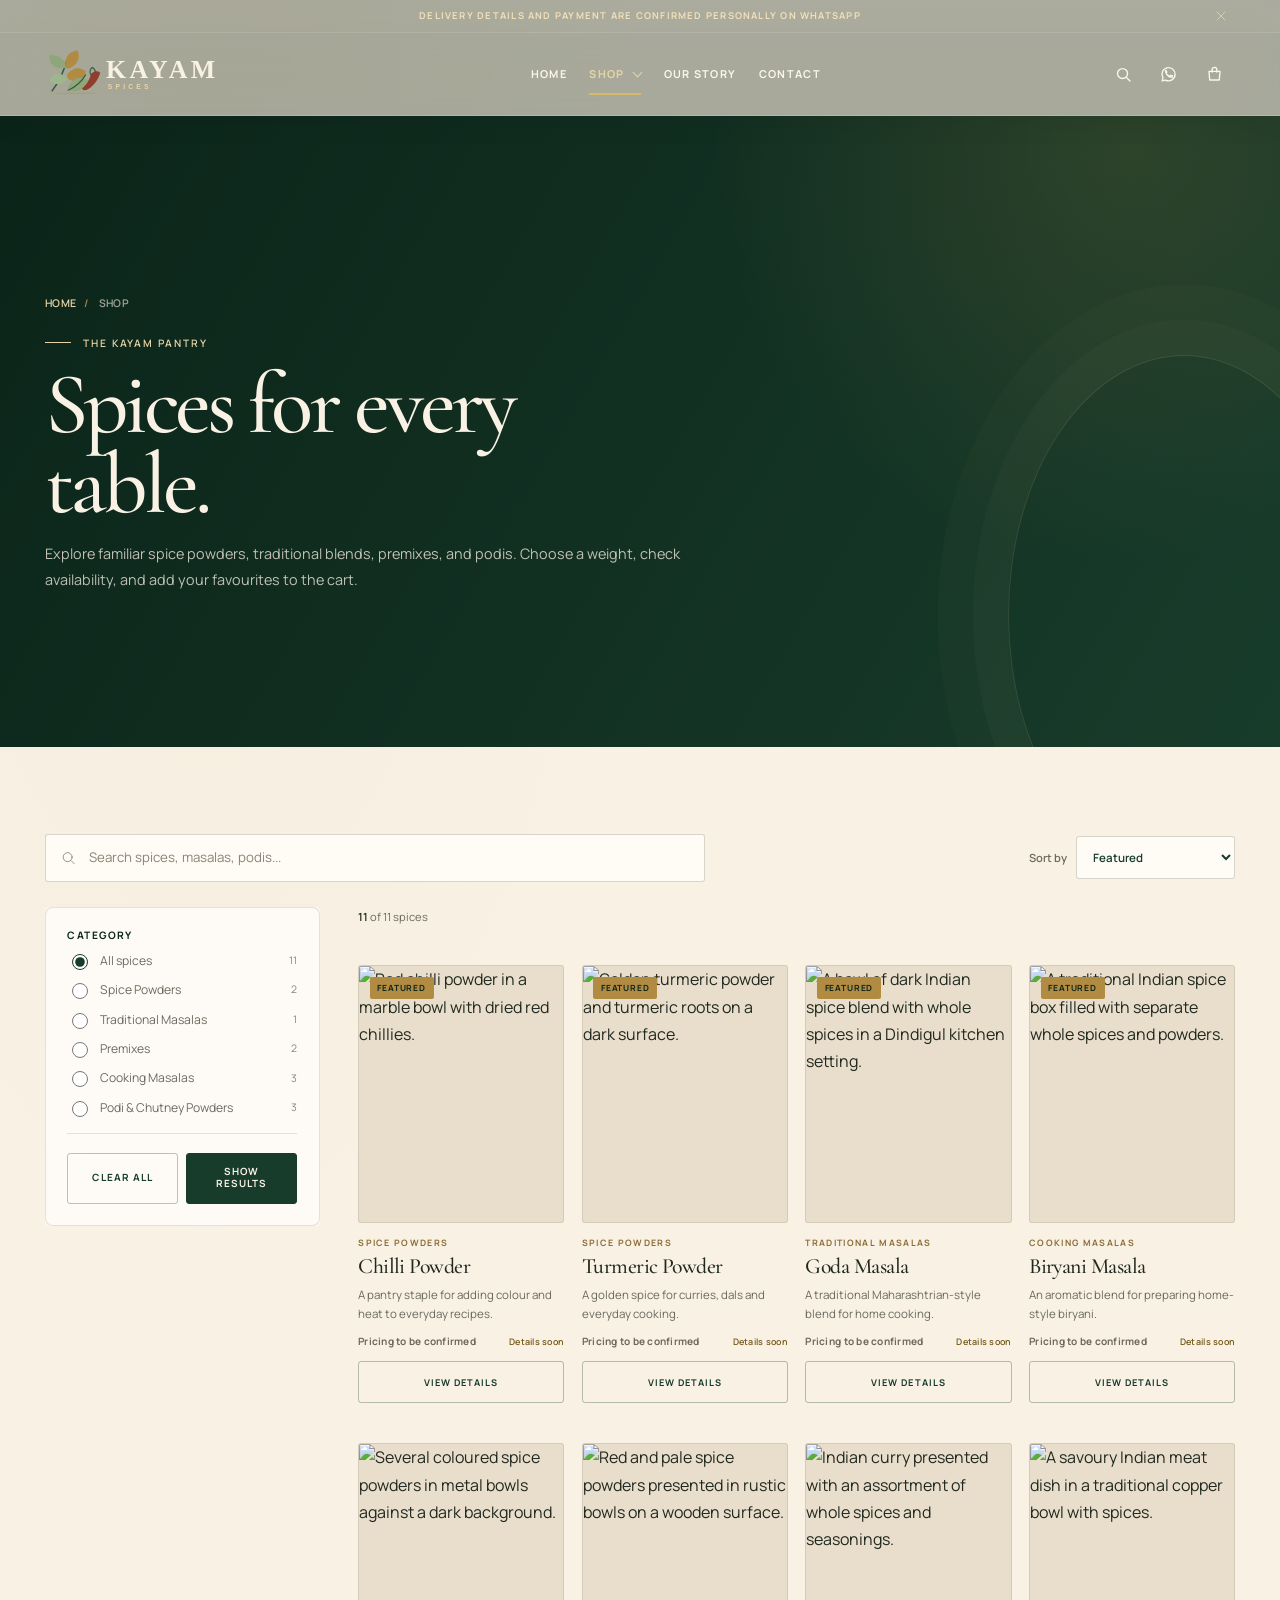
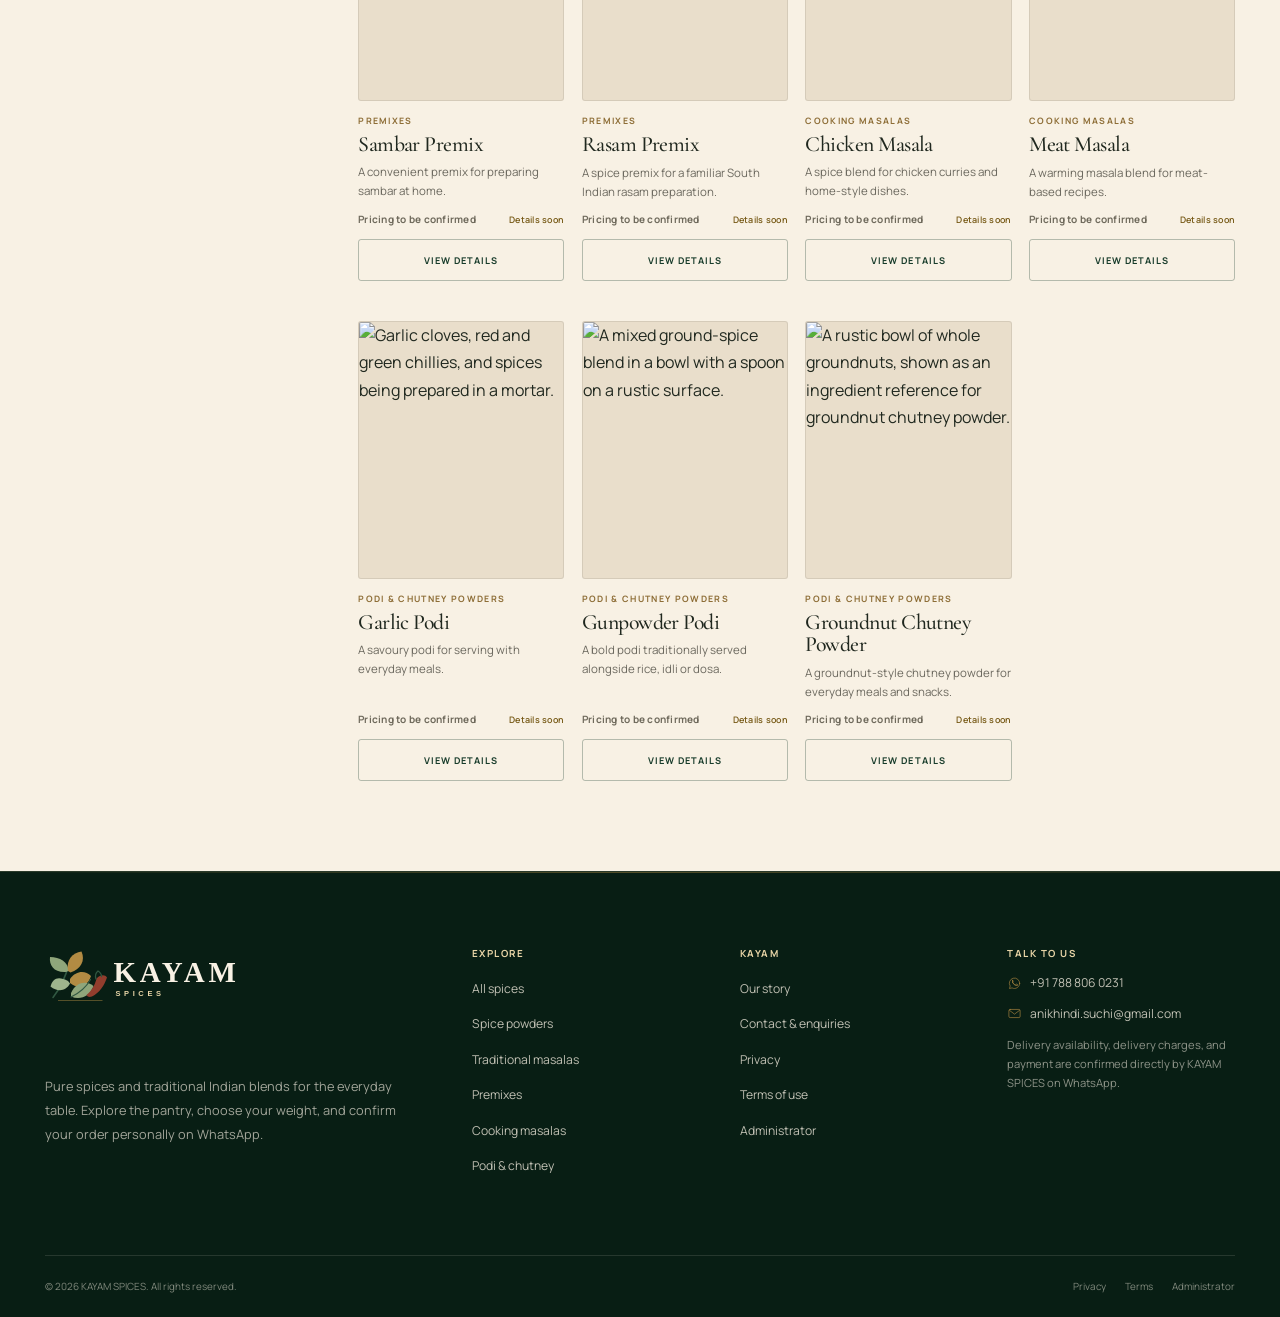
==== shop.html @ 0d570f1d "Add files via upload" ====
<!DOCTYPE html>
<html lang="en">
<head>
  <meta charset="utf-8">
  <meta name="viewport" content="width=device-width, initial-scale=1">
  <title>Shop Spices | KAYAM SPICES</title>
  <meta name="description" content="Browse the KAYAM SPICES pantry of spice powders, traditional masalas, premixes, cooking masalas, and podi chutney powders.">
  <meta name="theme-color" content="#173D2C">
  <meta property="og:type" content="website">
  <meta property="og:site_name" content="KAYAM SPICES">
  <meta property="og:title" content="Shop Spices | KAYAM SPICES">
  <meta property="og:description" content="Explore spice powders, traditional masalas, premixes, cooking masalas, and podi chutney powders.">
  <meta property="og:image" content="assets/images/hero-poster.jpg">
  <meta name="twitter:card" content="summary_large_image">
  <link rel="icon" type="image/png" href="assets/images/favicon.png">
  <link rel="apple-touch-icon" href="assets/images/apple-touch-icon.png">
  <link rel="stylesheet" href="assets/css/tokens.css">
  <link rel="stylesheet" href="assets/css/base.css">
  <link rel="stylesheet" href="assets/css/components.css">
  <link rel="stylesheet" href="assets/css/desktop.css">
  <link rel="stylesheet" href="assets/css/mobile.css">
  <script>document.documentElement.classList.add("js");</script>
</head>
<body data-page="shop">
  <a class="skip-link" href="#main-content">Skip to content</a>
  <div id="site-header"></div>
  <main id="main-content">
    <section class="page-hero" aria-labelledby="shop-title">
      <div class="container page-hero__inner">
        <ol class="breadcrumbs breadcrumbs--light" aria-label="Breadcrumb">
          <li><a href="index.html">Home</a></li>
          <li aria-current="page">Shop</li>
        </ol>
        <div class="page-hero__copy">
          <p class="eyebrow">The KAYAM pantry</p>
          <h1 id="shop-title">Spices for every table.</h1>
          <p>Explore familiar spice powders, traditional blends, premixes, and podis. Choose a weight, check availability, and add your favourites to the cart.</p>
        </div>
      </div>
    </section>

    <section class="section" aria-labelledby="products-heading">
      <div class="container">
        <h2 class="sr-only" id="products-heading">Shop products</h2>
        <div class="filter-bar">
          <div class="search-field">
            <span class="search-field__icon" aria-hidden="true"><svg viewBox="0 0 24 24" fill="none" stroke="currentColor" stroke-linecap="round"><circle cx="10.8" cy="10.8" r="6.3"/><path d="m16 16 4.2 4.2"/></svg></span>
            <label class="sr-only" for="shop-search">Search spices</label>
            <input id="shop-search" type="search" placeholder="Search spices, masalas, podis..." autocomplete="off">
            <button class="search-field__clear" type="button" data-clear-search aria-label="Clear search" hidden><svg viewBox="0 0 24 24" width="14" height="14" fill="none" stroke="currentColor" stroke-linecap="round"><path d="m6 6 12 12M18 6 6 18"/></svg></button>
          </div>
          <button class="filter-trigger" type="button" data-open-filters aria-controls="shop-sidebar" aria-expanded="false">
            <svg viewBox="0 0 24 24" fill="none" stroke="currentColor" stroke-linecap="round" stroke-linejoin="round" aria-hidden="true"><path d="M3.5 6h17M6.5 12h11M10 18h4"/></svg>
            Filters
            <span class="filter-trigger__count" data-filter-count hidden>0</span>
          </button>
          <div class="sort-control">
            <label for="shop-sort">Sort by</label>
            <select id="shop-sort">
              <option value="featured">Featured</option>
              <option value="name-asc">Name A–Z</option>
              <option value="name-desc">Name Z–A</option>
              <option value="price-asc">Price: low to high</option>
              <option value="price-desc">Price: high to low</option>
              <option value="newest">Newest</option>
            </select>
          </div>
        </div>

        <div class="shop-layout">
          <aside class="shop-sidebar" id="shop-sidebar" aria-label="Product filters">
            <div class="shop-sidebar__mobile-head">
              <h2>Filters</h2>
              <button class="drawer__close" type="button" data-close-filters aria-label="Close filters"><svg viewBox="0 0 24 24" width="18" height="18" fill="none" stroke="currentColor" stroke-linecap="round"><path d="m6 6 12 12M18 6 6 18"/></svg></button>
            </div>
            <div id="shop-filters">
              <div class="loading-block"><span class="spinner" aria-hidden="true"></span><span class="sr-only">Loading filters</span></div>
            </div>
          </aside>
          <div class="shop-results">
            <div class="results-meta">
              <span id="shop-results-count" aria-live="polite">Loading spices…</span>
              <span id="shop-results-note"></span>
            </div>
            <div id="active-filters" class="active-filters" aria-label="Active filters"></div>
            <div id="shop-products" aria-live="polite">
              <div class="skeleton-grid" aria-hidden="true">
                <div class="skeleton-card"><div class="skeleton skeleton--image"></div><div class="skeleton skeleton--line"></div><div class="skeleton skeleton--line skeleton--line-short"></div></div>
                <div class="skeleton-card"><div class="skeleton skeleton--image"></div><div class="skeleton skeleton--line"></div><div class="skeleton skeleton--line skeleton--line-short"></div></div>
                <div class="skeleton-card"><div class="skeleton skeleton--image"></div><div class="skeleton skeleton--line"></div><div class="skeleton skeleton--line skeleton--line-short"></div></div>
                <div class="skeleton-card"><div class="skeleton skeleton--image"></div><div class="skeleton skeleton--line"></div><div class="skeleton skeleton--line skeleton--line-short"></div></div>
              </div>
            </div>
          </div>
        </div>
      </div>
    </section>
    <div class="filter-scrim" data-filter-scrim hidden></div>
  </main>
  <div id="site-footer"></div>
  <script defer src="assets/js/config.js"></script>
  <script defer src="assets/vendor/supabase.js"></script>
  <script defer src="assets/js/supabase-client.js"></script>
  <script defer src="assets/js/common.js"></script>
  <script defer src="assets/js/whatsapp.js"></script>
  <script defer src="assets/js/catalogue.js"></script>
  <script defer src="assets/js/cart.js"></script>
  <script defer src="assets/js/shop.js"></script>
</body>
</html>
---- assets/css/tokens.css ----
@font-face {
  font-family: "Cormorant Garamond";
  src: url("../fonts/cormorant-garamond-latin-400-normal.woff2") format("woff2");
  font-weight: 400;
  font-style: normal;
  font-display: swap;
}

@font-face {
  font-family: "Cormorant Garamond";
  src: url("../fonts/cormorant-garamond-latin-500-normal.woff2") format("woff2");
  font-weight: 500;
  font-style: normal;
  font-display: swap;
}

@font-face {
  font-family: "Cormorant Garamond";
  src: url("../fonts/cormorant-garamond-latin-600-normal.woff2") format("woff2");
  font-weight: 600;
  font-style: normal;
  font-display: swap;
}

@font-face {
  font-family: "Cormorant Garamond";
  src: url("../fonts/cormorant-garamond-latin-400-italic.woff2") format("woff2");
  font-weight: 400;
  font-style: italic;
  font-display: swap;
}

@font-face {
  font-family: "Manrope";
  src: url("../fonts/manrope-latin-400-normal.woff2") format("woff2");
  font-weight: 400;
  font-style: normal;
  font-display: swap;
}

@font-face {
  font-family: "Manrope";
  src: url("../fonts/manrope-latin-500-normal.woff2") format("woff2");
  font-weight: 500;
  font-style: normal;
  font-display: swap;
}

@font-face {
  font-family: "Manrope";
  src: url("../fonts/manrope-latin-600-normal.woff2") format("woff2");
  font-weight: 600;
  font-style: normal;
  font-display: swap;
}

@font-face {
  font-family: "Manrope";
  src: url("../fonts/manrope-latin-700-normal.woff2") format("woff2");
  font-weight: 700;
  font-style: normal;
  font-display: swap;
}

:root {
  --forest: #183c2b;
  --forest-deep: #0b2419;
  --forest-soft: #315842;
  --charcoal: #29231d;
  --gold: #b28b43;
  --gold-bright: #d8b767;
  --gold-soft: #e8d5a7;
  --ivory: #f8f1e4;
  --ivory-deep: #e9decb;
  --ivory-warm: #f1e8d9;
  --spice-red: #913d2d;
  --spice-red-dark: #702b20;
  --muted: #6c695f;
  --muted-light: #8a8375;
  --white: #fffdf8;
  --ink: #20281f;
  --line: rgba(42, 39, 31, 0.13);
  --line-strong: rgba(42, 39, 31, 0.23);
  --line-light: rgba(248, 241, 228, 0.2);
  --gold-line: rgba(178, 139, 67, 0.45);
  --danger-bg: #f7e7e1;
  --success-bg: #e7f0e8;
  --success: #2d6245;
  --warning-bg: #f7efd9;
  --warning: #765916;
  --font-display: "Cormorant Garamond", "Palatino Linotype", Palatino, Georgia, serif;
  --font-sans: "Manrope", "Segoe UI", Tahoma, sans-serif;
  --container: 1420px;
  --container-wide: 1740px;
  --gutter: clamp(1rem, 3.5vw, 4rem);
  --section-space: clamp(4rem, 7.5vw, 7.75rem);
  --header-height: 78px;
  --radius-xs: 2px;
  --radius-sm: 4px;
  --radius-md: 8px;
  --radius-lg: 14px;
  --radius-pill: 999px;
  --shadow-sm: 0 6px 22px rgba(19, 39, 27, 0.06);
  --shadow-md: 0 16px 45px rgba(19, 39, 27, 0.1);
  --shadow-lg: 0 28px 78px rgba(11, 36, 25, 0.2);
  --ease: cubic-bezier(0.22, 1, 0.36, 1);
  --ease-soft: cubic-bezier(0.4, 0, 0.2, 1);
  --duration: 240ms;
  --duration-slow: 650ms;
  --z-header: 60;
  --z-drawer: 100;
  --z-modal: 120;
  --z-toast: 160;
  --z-skip: 200;
}
---- assets/css/base.css ----
*,
*::before,
*::after {
  box-sizing: border-box;
}

html {
  -webkit-text-size-adjust: 100%;
  scroll-behavior: smooth;
  scroll-padding-top: calc(var(--header-height) + 24px);
}

body {
  margin: 0;
  min-width: 280px;
  overflow-x: hidden;
  background: var(--ivory);
  color: var(--ink);
  font-family: var(--font-sans);
  font-size: 1rem;
  font-weight: 400;
  line-height: 1.7;
  text-rendering: optimizeLegibility;
  -webkit-font-smoothing: antialiased;
}

body.is-locked {
  overflow: hidden;
}

::selection {
  background: var(--gold);
  color: var(--forest-deep);
}

img,
picture,
svg,
video {
  display: block;
  max-width: 100%;
}

img {
  height: auto;
}

h1,
h2,
h3,
h4,
h5,
h6 {
  margin: 0;
  color: inherit;
  font-family: var(--font-display);
  font-weight: 500;
  line-height: 1.03;
  letter-spacing: -0.02em;
}

h1 {
  font-size: clamp(3rem, 7vw, 6.8rem);
}

h2 {
  font-size: clamp(2.25rem, 4vw, 4.2rem);
}

h3 {
  font-size: clamp(1.45rem, 2vw, 2rem);
}

p {
  margin: 0 0 1rem;
}

p:last-child {
  margin-bottom: 0;
}

a {
  color: inherit;
  text-decoration: none;
}

a,
button,
input,
select,
textarea {
  -webkit-tap-highlight-color: transparent;
}

button,
input,
select,
textarea {
  font: inherit;
}

button {
  border: 0;
  cursor: pointer;
}

button:disabled,
input:disabled,
select:disabled,
textarea:disabled {
  cursor: not-allowed;
  opacity: 0.6;
}

ul,
ol {
  margin: 0;
  padding: 0;
}

address {
  font-style: normal;
}

fieldset {
  min-width: 0;
  margin: 0;
  padding: 0;
  border: 0;
}

legend {
  padding: 0;
}

hr {
  border: 0;
  border-top: 1px solid var(--line);
}

strong {
  font-weight: 600;
}

:focus-visible {
  outline: 3px solid var(--gold);
  outline-offset: 3px;
}

:focus:not(:focus-visible) {
  outline: none;
}

[hidden] {
  display: none !important;
}

.container {
  width: min(100% - (var(--gutter) * 2), var(--container));
  margin-inline: auto;
}

.container--wide {
  width: min(100% - (var(--gutter) * 2), var(--container-wide));
  margin-inline: auto;
}

.section {
  padding-block: var(--section-space);
}

.section--tight {
  padding-block: clamp(3rem, 6vw, 5rem);
}

.section--flush-top {
  padding-top: 0;
}

.section--ivory {
  background: var(--ivory-warm);
}

.section--green {
  background: var(--forest);
  color: var(--ivory);
}

.section--charcoal {
  background: var(--charcoal);
  color: var(--ivory);
}

.display {
  font-family: var(--font-display);
  font-weight: 500;
  line-height: 0.98;
  letter-spacing: -0.03em;
}

.display em {
  color: var(--gold);
  font-weight: 400;
}

.eyebrow {
  display: flex;
  align-items: center;
  gap: 0.7rem;
  margin: 0 0 1rem;
  color: var(--gold);
  font-family: var(--font-sans);
  font-size: 0.72rem;
  font-weight: 600;
  letter-spacing: 0.2em;
  line-height: 1.4;
  text-transform: uppercase;
}

.eyebrow::before {
  width: 32px;
  height: 1px;
  background: currentColor;
  content: "";
}

.eyebrow--plain::before {
  display: none;
}

.eyebrow--dark {
  color: var(--forest-soft);
}

.section-head {
  display: grid;
  gap: 1.25rem;
  margin-bottom: clamp(2rem, 4vw, 3.5rem);
}

.section-head__copy {
  max-width: 640px;
  color: var(--muted);
}

.section-head--center {
  justify-items: center;
  text-align: center;
}

.section-head--center .eyebrow {
  justify-content: center;
}

.section-head--split {
  align-items: end;
}

.section-head--dark .section-head__copy {
  color: rgba(250, 246, 238, 0.72);
}

.lede {
  font-size: clamp(1.05rem, 1.4vw, 1.25rem);
  line-height: 1.7;
}

.muted {
  color: var(--muted);
}

.gold {
  color: var(--gold);
}

.text-serif {
  font-family: var(--font-display);
}

.text-center {
  text-align: center;
}

.flow > * + * {
  margin-top: var(--flow-space, 1rem);
}

.stack {
  display: grid;
  gap: var(--stack-space, 1rem);
}

.cluster {
  display: flex;
  flex-wrap: wrap;
  align-items: center;
  gap: var(--cluster-space, 1rem);
}

.sr-only {
  position: absolute;
  width: 1px;
  height: 1px;
  padding: 0;
  margin: -1px;
  overflow: hidden;
  clip: rect(0, 0, 0, 0);
  white-space: nowrap;
  border: 0;
}

.skip-link {
  position: fixed;
  z-index: var(--z-skip);
  top: 12px;
  left: 12px;
  padding: 0.75rem 1.1rem;
  transform: translateY(-180%);
  border-radius: var(--radius-sm);
  background: var(--ivory);
  color: var(--forest);
  font-weight: 700;
  transition: transform var(--duration) var(--ease);
}

.skip-link:focus {
  transform: translateY(0);
}

[data-reveal] {
  opacity: 1;
}

.js [data-reveal] {
  opacity: 0;
  transform: translateY(28px);
  transition:
    opacity 800ms var(--ease),
    transform 800ms var(--ease);
}

.js [data-reveal].is-visible {
  opacity: 1;
  transform: translateY(0);
}

@media (prefers-reduced-motion: reduce) {
  html {
    scroll-behavior: auto;
  }

  *,
  *::before,
  *::after {
    scroll-behavior: auto !important;
    animation-delay: 0ms !important;
    animation-duration: 0.01ms !important;
    animation-iteration-count: 1 !important;
    transition-delay: 0ms !important;
    transition-duration: 0.01ms !important;
  }

  .js [data-reveal] {
    opacity: 1;
    transform: none;
  }
}
---- assets/css/components.css ----
.announcement-bar {
  position: relative;
  z-index: calc(var(--z-header) + 1);
  background: var(--forest-deep);
  color: var(--gold-soft);
  font-size: 0.71rem;
  font-weight: 600;
  letter-spacing: 0.13em;
  line-height: 1.5;
  text-transform: uppercase;
}

.announcement-bar__inner {
  display: flex;
  align-items: center;
  justify-content: center;
  min-height: 34px;
  padding-block: 0.35rem;
  padding-inline: 2.5rem;
  text-align: center;
}

.announcement-bar__close {
  position: absolute;
  top: 50%;
  right: var(--gutter);
  display: grid;
  width: 28px;
  height: 28px;
  transform: translateY(-50%);
  place-items: center;
  border-radius: 50%;
  background: transparent;
  color: inherit;
}

.announcement-bar__close:hover {
  background: rgba(255, 255, 255, 0.08);
}

.site-header {
  position: sticky;
  z-index: var(--z-header);
  top: 0;
  border-bottom: 1px solid var(--line-light);
  background: rgba(19, 50, 36, 0.97);
  color: var(--ivory);
  backdrop-filter: blur(14px);
}

@supports not (backdrop-filter: blur(10px)) {
  .site-header {
    background: var(--forest);
  }
}

.header-inner {
  display: flex;
  align-items: center;
  justify-content: space-between;
  min-height: var(--header-height);
  gap: 1rem;
}

.brand {
  display: inline-flex;
  flex: 0 0 auto;
  align-items: center;
  gap: 0.75rem;
}

.brand__logo {
  width: 42px;
  height: 47px;
  object-fit: cover;
  border: 1px solid rgba(201, 163, 74, 0.38);
  border-radius: 10px;
  box-shadow: 0 4px 12px rgba(0, 0, 0, 0.16);
}

.brand__wordmark {
  display: grid;
  gap: 0.05rem;
  line-height: 1;
}

.brand__name {
  font-family: var(--font-display);
  font-size: 1.55rem;
  font-weight: 600;
  letter-spacing: 0.05em;
}

.brand__tag {
  color: var(--gold-soft);
  font-size: 0.52rem;
  font-weight: 600;
  letter-spacing: 0.31em;
  text-transform: uppercase;
}

.primary-nav {
  display: none;
}

.primary-nav__list {
  display: flex;
  align-items: center;
  gap: clamp(1rem, 2.3vw, 2rem);
  list-style: none;
}

.primary-nav__link {
  position: relative;
  display: inline-flex;
  align-items: center;
  min-height: 44px;
  color: rgba(250, 246, 238, 0.78);
  font-size: 0.72rem;
  font-weight: 600;
  letter-spacing: 0.11em;
  text-transform: uppercase;
  transition: color var(--duration) var(--ease);
}

.primary-nav__link::after {
  position: absolute;
  right: 0;
  bottom: 4px;
  left: 0;
  height: 1px;
  transform: scaleX(0);
  transform-origin: right;
  background: var(--gold);
  content: "";
  transition: transform var(--duration) var(--ease);
}

.primary-nav__link:hover,
.primary-nav__link[aria-current="page"] {
  color: var(--white);
}

.primary-nav__link:hover::after,
.primary-nav__link[aria-current="page"]::after {
  transform: scaleX(1);
  transform-origin: left;
}

.header-actions {
  display: flex;
  align-items: center;
  gap: 0.2rem;
}

.header-action {
  position: relative;
  display: inline-grid;
  width: 42px;
  height: 42px;
  place-items: center;
  border-radius: 50%;
  background: transparent;
  color: var(--ivory);
  transition:
    background var(--duration) var(--ease),
    color var(--duration) var(--ease);
}

.header-action:hover {
  background: rgba(255, 255, 255, 0.09);
  color: var(--gold-soft);
}

.header-action svg {
  width: 20px;
  height: 20px;
  stroke-width: 1.6;
}

.cart-count {
  position: absolute;
  top: 2px;
  right: 0;
  display: grid;
  min-width: 18px;
  height: 18px;
  padding-inline: 4px;
  place-items: center;
  border: 2px solid var(--forest);
  border-radius: 999px;
  background: var(--gold);
  color: var(--forest-deep);
  font-size: 0.61rem;
  font-weight: 800;
  line-height: 1;
}

.menu-toggle {
  display: inline-grid;
}

.nav-drawer {
  position: fixed;
  z-index: var(--z-drawer);
  inset: 0;
  display: none;
}

.nav-drawer.is-open {
  display: block;
}

.nav-drawer__scrim,
.drawer__scrim {
  position: absolute;
  inset: 0;
  width: 100%;
  height: 100%;
  background: rgba(10, 24, 16, 0.68);
  backdrop-filter: blur(3px);
  animation: fade-in 220ms var(--ease-soft) both;
}

.nav-drawer__panel {
  position: absolute;
  top: 0;
  right: 0;
  display: flex;
  width: min(88vw, 390px);
  height: 100%;
  flex-direction: column;
  padding: 1.25rem var(--gutter) 2rem;
  overflow-y: auto;
  background: var(--ivory);
  color: var(--forest);
  box-shadow: var(--shadow-lg);
  animation: drawer-in 350ms var(--ease) both;
}

.nav-drawer__top {
  display: flex;
  align-items: center;
  justify-content: space-between;
  padding-bottom: 1.5rem;
  border-bottom: 1px solid var(--line);
}

.nav-drawer__logo {
  width: 46px;
  height: 51px;
  border-radius: 10px;
  object-fit: cover;
}

.nav-drawer__close {
  display: grid;
  width: 44px;
  height: 44px;
  place-items: center;
  border-radius: 50%;
  background: var(--ivory-deep);
  color: var(--forest);
}

.nav-drawer__links {
  display: grid;
  margin-block: 1.5rem;
  list-style: none;
}

.nav-drawer__links a {
  display: flex;
  align-items: center;
  justify-content: space-between;
  padding-block: 1rem;
  border-bottom: 1px solid var(--line);
  font-family: var(--font-display);
  font-size: 1.8rem;
  line-height: 1.2;
}

.nav-drawer__links a::after {
  color: var(--gold);
  content: "↗";
  font-family: var(--font-sans);
  font-size: 0.95rem;
}

.nav-drawer__footer {
  display: grid;
  gap: 0.9rem;
  margin-top: auto;
  padding-top: 2rem;
  color: var(--muted);
  font-size: 0.8rem;
}

.btn {
  --btn-bg: var(--gold);
  --btn-color: var(--forest-deep);
  --btn-border: var(--gold);
  display: inline-flex;
  min-height: 48px;
  align-items: center;
  justify-content: center;
  gap: 0.65rem;
  padding: 0.75rem 1.35rem;
  border: 1px solid var(--btn-border);
  border-radius: var(--radius-pill);
  background: var(--btn-bg);
  color: var(--btn-color);
  font-size: 0.74rem;
  font-weight: 700;
  letter-spacing: 0.09em;
  line-height: 1.2;
  text-align: center;
  text-transform: uppercase;
  transition:
    transform var(--duration) var(--ease),
    background var(--duration) var(--ease),
    color var(--duration) var(--ease),
    border-color var(--duration) var(--ease),
    box-shadow var(--duration) var(--ease);
}

.btn:hover {
  transform: translateY(-2px);
  box-shadow: 0 10px 24px rgba(13, 40, 28, 0.16);
}

.btn:active {
  transform: translateY(0);
}

.btn svg {
  width: 17px;
  height: 17px;
  flex: 0 0 auto;
  stroke-width: 1.8;
}

.btn--outline {
  --btn-bg: transparent;
  --btn-color: var(--forest);
  --btn-border: rgba(23, 61, 44, 0.42);
}

.btn--outline:hover {
  --btn-bg: var(--forest);
  --btn-color: var(--ivory);
  --btn-border: var(--forest);
}

.btn--ivory {
  --btn-bg: var(--ivory);
  --btn-color: var(--forest);
  --btn-border: var(--ivory);
}

.btn--outline-light {
  --btn-bg: transparent;
  --btn-color: var(--ivory);
  --btn-border: rgba(250, 246, 238, 0.48);
}

.btn--outline-light:hover {
  --btn-bg: rgba(250, 246, 238, 0.1);
  --btn-color: var(--white);
  --btn-border: rgba(250, 246, 238, 0.8);
}

.btn--dark {
  --btn-bg: var(--forest);
  --btn-color: var(--ivory);
  --btn-border: var(--forest);
}

.btn--red {
  --btn-bg: var(--spice-red);
  --btn-color: var(--white);
  --btn-border: var(--spice-red);
}

.btn--small {
  min-height: 40px;
  padding: 0.55rem 1rem;
  font-size: 0.67rem;
}

.btn--large {
  min-height: 54px;
  padding-inline: 1.75rem;
  font-size: 0.78rem;
}

.btn--block {
  width: 100%;
}

.btn[aria-busy="true"] {
  pointer-events: none;
}

.btn[aria-busy="true"]::before {
  width: 14px;
  height: 14px;
  border: 2px solid currentColor;
  border-right-color: transparent;
  border-radius: 50%;
  content: "";
  animation: spin 700ms linear infinite;
}

.text-link {
  display: inline-flex;
  align-items: center;
  gap: 0.45rem;
  padding-bottom: 0.15rem;
  border-bottom: 1px solid var(--gold-line);
  font-size: 0.77rem;
  font-weight: 700;
  letter-spacing: 0.08em;
  text-transform: uppercase;
  transition: border-color var(--duration) var(--ease);
}

.text-link:hover {
  border-color: var(--forest);
}

.badge {
  display: inline-flex;
  min-height: 24px;
  align-items: center;
  gap: 0.35rem;
  padding: 0.25rem 0.6rem;
  border-radius: var(--radius-pill);
  background: var(--ivory-deep);
  color: var(--forest);
  font-size: 0.62rem;
  font-weight: 700;
  letter-spacing: 0.09em;
  line-height: 1.2;
  text-transform: uppercase;
}

.badge--gold {
  background: var(--gold);
  color: var(--forest-deep);
}

.badge--dark {
  background: rgba(23, 61, 44, 0.86);
  color: var(--ivory);
}

.badge--sale {
  background: var(--spice-red);
  color: var(--white);
}

.badge--success {
  background: var(--success-bg);
  color: var(--success);
}

.badge--warning {
  background: var(--warning-bg);
  color: var(--warning);
}

.badge--muted {
  background: #e8e4dc;
  color: var(--muted);
}

.status-dot {
  width: 7px;
  height: 7px;
  border-radius: 50%;
  background: currentColor;
}

.hero {
  position: relative;
  display: grid;
  min-height: 680px;
  overflow: hidden;
  isolation: isolate;
  background: var(--forest-deep);
  color: var(--ivory);
}

.hero__video,
.hero__fallback {
  position: absolute;
  z-index: -3;
  inset: 0;
  width: 100%;
  height: 100%;
}

.hero__video {
  object-fit: cover;
  object-position: 58% center;
  opacity: 0;
  transition: opacity 1.1s var(--ease-soft);
}

.hero__video.is-ready {
  opacity: 1;
}

.hero__fallback {
  z-index: -4;
  background-image: var(--hero-poster);
  background-position: center;
  background-size: cover;
}

.hero__scrim {
  position: absolute;
  z-index: -2;
  inset: 0;
  background:
    linear-gradient(180deg, rgba(13, 40, 28, 0.62) 0%, rgba(13, 40, 28, 0.08) 40%, rgba(13, 40, 28, 0.86) 100%),
    linear-gradient(90deg, rgba(13, 40, 28, 0.9) 0%, rgba(13, 40, 28, 0.46) 54%, rgba(13, 40, 28, 0.25) 100%);
}

.hero__texture {
  position: absolute;
  z-index: -1;
  inset: 0;
  opacity: 0.34;
  background-image:
    radial-gradient(circle at 20% 20%, rgba(201, 163, 74, 0.12), transparent 33%),
    linear-gradient(115deg, transparent 30%, rgba(201, 163, 74, 0.06) 50%, transparent 70%);
  pointer-events: none;
}

.hero__inner {
  position: relative;
  display: flex;
  align-items: flex-end;
  padding-block: clamp(7rem, 15vh, 10rem) clamp(2.5rem, 5vw, 4rem);
}

.hero__copy {
  max-width: 680px;
}

.hero__kicker {
  display: flex;
  align-items: center;
  gap: 0.9rem;
  margin-bottom: 1.15rem;
  color: var(--gold-soft);
  font-size: 0.66rem;
  font-weight: 700;
  letter-spacing: 0.24em;
  text-transform: uppercase;
  animation: hero-rise 850ms var(--ease) 300ms both;
}

.hero__kicker::before {
  width: 38px;
  height: 1px;
  background: currentColor;
  content: "";
}

.hero__title {
  max-width: 760px;
  color: var(--ivory);
  font-size: clamp(3.4rem, 10.5vw, 7.4rem);
  line-height: 0.91;
  text-wrap: balance;
  animation: hero-rise 950ms var(--ease) 420ms both;
  text-shadow: 0 3px 40px rgba(10, 24, 16, 0.25);
}

.hero__title em {
  display: block;
  color: var(--gold-soft);
  font-weight: 400;
}

.hero__lede {
  max-width: 520px;
  margin-block: 1.25rem 1.6rem;
  color: rgba(250, 246, 238, 0.79);
  font-size: clamp(0.96rem, 1.4vw, 1.1rem);
  line-height: 1.7;
  animation: hero-rise 850ms var(--ease) 560ms both;
}

.hero__actions {
  display: flex;
  flex-wrap: wrap;
  gap: 0.75rem;
  animation: hero-rise 850ms var(--ease) 680ms both;
}

.hero__meta {
  display: flex;
  flex-wrap: wrap;
  gap: 0.5rem 1.2rem;
  margin-top: 1.5rem;
  color: rgba(250, 246, 238, 0.68);
  font-size: 0.69rem;
  letter-spacing: 0.06em;
  animation: hero-rise 850ms var(--ease) 800ms both;
}

.hero__meta span {
  display: inline-flex;
  align-items: center;
  gap: 0.4rem;
}

.hero__meta span::before {
  width: 4px;
  height: 4px;
  border-radius: 50%;
  background: var(--gold);
  content: "";
}


.hero__media-control {
  position: absolute;
  right: var(--gutter);
  bottom: 2.2rem;
  display: inline-flex;
  align-items: center;
  gap: 0.5rem;
  padding: 0.55rem 0.8rem;
  border: 1px solid rgba(250, 246, 238, 0.3);
  border-radius: var(--radius-pill);
  background: rgba(13, 40, 28, 0.52);
  color: var(--ivory);
  font-size: 0.62rem;
  font-weight: 600;
  letter-spacing: 0.08em;
  text-transform: uppercase;
  backdrop-filter: blur(8px);
}

.hero__media-control svg {
  width: 15px;
  height: 15px;
}

.hero__scroll {
  position: absolute;
  bottom: 2.4rem;
  left: 50%;
  display: none;
  align-items: center;
  gap: 0.55rem;
  transform: translateX(-50%);
  color: rgba(250, 246, 238, 0.65);
  font-size: 0.61rem;
  letter-spacing: 0.16em;
  text-transform: uppercase;
}

.hero__scroll::before {
  width: 1px;
  height: 34px;
  background: linear-gradient(to bottom, var(--gold), transparent);
  content: "";
}

.hero__play {
  display: inline-grid;
  width: 34px;
  height: 34px;
  place-items: center;
  border: 1px solid rgba(201, 163, 74, 0.6);
  border-radius: 50%;
  background: rgba(201, 163, 74, 0.12);
  color: var(--gold-soft);
}

.hero__play svg {
  width: 14px;
  height: 14px;
  fill: currentColor;
}

.hero--video-failed .hero__video {
  display: none;
}

.hero--video-failed .hero__media-control {
  display: none;
}

.promise-strip {
  position: relative;
  z-index: 2;
  margin-top: -1px;
  background: var(--forest);
  color: var(--ivory);
}

.promise-strip__inner {
  display: grid;
  border-bottom: 1px solid var(--line-light);
}

.promise-item {
  display: flex;
  align-items: center;
  gap: 0.8rem;
  padding-block: 1.15rem;
  border-bottom: 1px solid var(--line-light);
}

.promise-item:last-child {
  border-bottom: 0;
}

.promise-item__icon {
  display: grid;
  width: 35px;
  height: 35px;
  flex: 0 0 auto;
  place-items: center;
  border: 1px solid var(--gold-line);
  border-radius: 50%;
  color: var(--gold-soft);
}

.promise-item__icon svg {
  width: 17px;
  height: 17px;
  stroke-width: 1.5;
}

.promise-item__label {
  color: var(--ivory);
  font-size: 0.74rem;
  font-weight: 700;
  letter-spacing: 0.08em;
  text-transform: uppercase;
}

.promise-item__text {
  color: rgba(250, 246, 238, 0.62);
  font-size: 0.7rem;
}

.category-grid {
  display: grid;
  gap: 0.8rem;
}

.category-card {
  position: relative;
  display: flex;
  min-height: 240px;
  align-items: flex-end;
  overflow: hidden;
  isolation: isolate;
  border-radius: var(--radius-md);
  background: var(--forest);
  color: var(--white);
}

.category-card img {
  position: absolute;
  z-index: -2;
  inset: 0;
  width: 100%;
  height: 100%;
  object-fit: cover;
  transition: transform 850ms var(--ease);
}

.category-card::after {
  position: absolute;
  z-index: -1;
  inset: 0;
  background: linear-gradient(180deg, rgba(13, 40, 28, 0.03) 20%, rgba(13, 40, 28, 0.88) 100%);
  content: "";
  transition: background var(--duration-slow) var(--ease);
}

.category-card:hover img {
  transform: scale(1.045);
}

.category-card__content {
  display: grid;
  width: 100%;
  gap: 0.2rem;
  padding: 1.25rem;
}

.category-card__count {
  color: var(--gold-soft);
  font-size: 0.61rem;
  font-weight: 700;
  letter-spacing: 0.14em;
  text-transform: uppercase;
}

.category-card__title {
  color: var(--ivory);
  font-size: clamp(1.45rem, 2.2vw, 2.1rem);
  line-height: 1.05;
}

.category-card__action {
  display: inline-flex;
  align-items: center;
  gap: 0.35rem;
  margin-top: 0.35rem;
  color: rgba(250, 246, 238, 0.74);
  font-size: 0.63rem;
  font-weight: 700;
  letter-spacing: 0.1em;
  text-transform: uppercase;
}

.category-card__action svg {
  width: 13px;
  height: 13px;
  transition: transform var(--duration) var(--ease);
}

.category-card:hover .category-card__action svg {
  transform: translateX(4px);
}

.product-grid {
  display: grid;
  grid-template-columns: repeat(2, minmax(0, 1fr));
  gap: 1.7rem 0.9rem;
}

.product-card {
  position: relative;
  display: flex;
  min-width: 0;
  flex-direction: column;
}

.product-card__media {
  position: relative;
  display: block;
  aspect-ratio: 4 / 5;
  overflow: hidden;
  border-radius: var(--radius-sm);
  background: var(--ivory-deep);
}

.product-card__media img {
  width: 100%;
  height: 100%;
  object-fit: cover;
  transition: transform 750ms var(--ease);
}

.product-card:hover .product-card__media img {
  transform: scale(1.035);
}

.product-card__badges {
  position: absolute;
  z-index: 2;
  top: 0.65rem;
  left: 0.65rem;
  display: flex;
  flex-wrap: wrap;
  gap: 0.35rem;
}

.product-card__quick-add {
  position: absolute;
  z-index: 3;
  right: 0.65rem;
  bottom: 0.65rem;
  display: grid;
  width: 38px;
  height: 38px;
  place-items: center;
  border: 1px solid rgba(23, 61, 44, 0.12);
  border-radius: 50%;
  background: var(--ivory);
  color: var(--forest);
  box-shadow: var(--shadow-sm);
  transition:
    background var(--duration) var(--ease),
    color var(--duration) var(--ease),
    transform var(--duration) var(--ease);
}

.product-card__quick-add:hover {
  transform: scale(1.06);
  background: var(--gold);
}

.product-card__quick-add svg {
  width: 16px;
  height: 16px;
}

.product-card__body {
  display: flex;
  flex: 1;
  flex-direction: column;
  padding-top: 0.85rem;
}

.product-card__category {
  margin: 0 0 0.28rem;
  color: var(--muted-light);
  font-size: 0.58rem;
  font-weight: 700;
  letter-spacing: 0.12em;
  text-transform: uppercase;
}

.product-card__title {
  margin: 0;
  font-family: var(--font-display);
  font-size: clamp(1.28rem, 2.3vw, 1.65rem);
  font-weight: 500;
  line-height: 1.08;
}

.product-card__title a::after {
  position: absolute;
  inset: 0;
  content: "";
}

.product-card__desc {
  display: -webkit-box;
  margin: 0.32rem 0 0;
  overflow: hidden;
  color: var(--muted);
  font-size: 0.73rem;
  line-height: 1.55;
  -webkit-box-orient: vertical;
  -webkit-line-clamp: 2;
}

.product-card__weights {
  display: flex;
  flex-wrap: wrap;
  gap: 0.25rem;
  margin-top: 0.55rem;
}

.weight-chip {
  display: inline-flex;
  padding: 0.15rem 0.45rem;
  border: 1px solid var(--line);
  border-radius: var(--radius-pill);
  color: var(--muted);
  font-size: 0.58rem;
  font-weight: 600;
  letter-spacing: 0.03em;
}

.product-card__footer {
  display: flex;
  align-items: flex-end;
  justify-content: space-between;
  gap: 0.5rem;
  margin-top: auto;
  padding-top: 0.7rem;
}

.product-card__price {
  display: grid;
  gap: 0.05rem;
}

.price {
  color: var(--forest);
  font-size: 0.9rem;
  font-weight: 700;
  letter-spacing: -0.01em;
}

.price--sale {
  color: var(--spice-red);
}

.price--from {
  font-size: 0.63rem;
  font-weight: 600;
  letter-spacing: 0.04em;
  text-transform: uppercase;
}

.price-old {
  color: var(--muted-light);
  font-size: 0.68rem;
  text-decoration: line-through;
}

.product-card__availability {
  margin: 0;
  color: var(--muted);
  font-size: 0.6rem;
  font-weight: 600;
  letter-spacing: 0.03em;
  text-align: right;
}

.product-card__availability--out {
  color: var(--spice-red);
}

.product-card__availability--soon {
  color: var(--warning);
}

.product-card__actions {
  display: flex;
  gap: 0.45rem;
  margin-top: 0.6rem;
}

.product-card__actions .btn {
  flex: 1;
}

.product-card__coming {
  color: var(--warning);
  font-size: 0.73rem;
  font-weight: 600;
}

.story-split {
  display: grid;
  gap: 2.5rem;
  align-items: center;
}

.story-split__media {
  position: relative;
  min-width: 0;
}

.story-split__image {
  width: 100%;
  aspect-ratio: 4 / 5;
  object-fit: cover;
  border-radius: var(--radius-md);
}

.story-split__seal {
  position: absolute;
  right: -0.5rem;
  bottom: -1.25rem;
  display: grid;
  width: 112px;
  height: 112px;
  padding: 0.55rem;
  place-items: center;
  border-radius: 50%;
  background: var(--gold);
  box-shadow: var(--shadow-md);
  color: var(--forest-deep);
  text-align: center;
}

.story-split__seal span {
  max-width: 78px;
  font-family: var(--font-display);
  font-size: 1rem;
  font-weight: 600;
  line-height: 1.05;
}

.story-split__copy {
  max-width: 580px;
}

.story-split__copy p {
  color: var(--muted);
}

.story-split--reverse .story-split__media {
  order: 2;
}

.story-quote {
  margin: 1.5rem 0;
  padding: 1.15rem 0 1.15rem 1.4rem;
  border-left: 2px solid var(--gold);
  color: var(--forest);
  font-family: var(--font-display);
  font-size: clamp(1.35rem, 2.4vw, 1.8rem);
  font-style: italic;
  line-height: 1.3;
}

.story-stats {
  display: grid;
  grid-template-columns: repeat(3, 1fr);
  gap: 1rem;
  margin-top: 1.7rem;
  padding-top: 1.5rem;
  border-top: 1px solid var(--line);
}

.story-stat strong {
  display: block;
  color: var(--forest);
  font-family: var(--font-display);
  font-size: 2rem;
  font-weight: 500;
  line-height: 1;
}

.story-stat span {
  display: block;
  margin-top: 0.25rem;
  color: var(--muted);
  font-size: 0.64rem;
  letter-spacing: 0.06em;
  line-height: 1.4;
  text-transform: uppercase;
}

.process-grid {
  display: grid;
  gap: 1.25rem;
  counter-reset: process;
}

.process-card {
  position: relative;
  padding: 1.5rem;
  border: 1px solid var(--line-light);
  border-radius: var(--radius-md);
  background: rgba(250, 246, 238, 0.035);
}

.process-card::before {
  display: block;
  margin-bottom: 1.25rem;
  color: var(--gold);
  content: "0" counter(process);
  counter-increment: process;
  font-family: var(--font-display);
  font-size: 1.4rem;
}

.process-card h3 {
  margin-bottom: 0.5rem;
  color: var(--ivory);
  font-size: 1.55rem;
}

.process-card p {
  color: rgba(250, 246, 238, 0.63);
  font-size: 0.83rem;
}

.cta-band {
  position: relative;
  overflow: hidden;
  isolation: isolate;
  background: var(--charcoal);
  color: var(--ivory);
}

.cta-band::before {
  position: absolute;
  z-index: -1;
  inset: 0;
  opacity: 0.4;
  background:
    radial-gradient(circle at 80% 10%, rgba(201, 163, 74, 0.3), transparent 35%),
    linear-gradient(120deg, transparent 30%, rgba(168, 50, 37, 0.25));
  content: "";
}

.cta-band__inner {
  display: grid;
  gap: 2rem;
  align-items: center;
  padding-block: clamp(3.5rem, 7vw, 6rem);
}

.cta-band h2 {
  max-width: 680px;
}

.cta-band p {
  max-width: 570px;
  color: rgba(250, 246, 238, 0.7);
}

.cta-band__actions {
  display: flex;
  flex-wrap: wrap;
  gap: 0.75rem;
}

.page-hero {
  position: relative;
  overflow: hidden;
  padding-block: clamp(3.8rem, 8vw, 7rem) clamp(3rem, 6vw, 5rem);
  background:
    radial-gradient(circle at 88% 10%, rgba(201, 163, 74, 0.17), transparent 34%),
    linear-gradient(135deg, var(--forest-deep), var(--forest));
  color: var(--ivory);
}

.page-hero::after {
  position: absolute;
  right: -10%;
  bottom: -70%;
  width: 520px;
  height: 520px;
  border: 1px solid rgba(201, 163, 74, 0.2);
  border-radius: 50%;
  content: "";
}

.page-hero__inner {
  position: relative;
  z-index: 1;
  display: grid;
  gap: 1.4rem;
}

.page-hero__copy {
  max-width: 710px;
}

.page-hero p {
  max-width: 600px;
  color: rgba(250, 246, 238, 0.72);
}

.page-hero h1 {
  font-size: clamp(3.2rem, 8vw, 6.4rem);
}

.breadcrumbs {
  display: flex;
  flex-wrap: wrap;
  align-items: center;
  gap: 0.45rem;
  margin: 0;
  padding: 0;
  color: var(--muted);
  font-size: 0.66rem;
  font-weight: 600;
  letter-spacing: 0.08em;
  list-style: none;
  text-transform: uppercase;
}

.breadcrumbs li {
  display: inline-flex;
  align-items: center;
  gap: 0.45rem;
}

.breadcrumbs li:not(:last-child)::after {
  color: var(--gold);
  content: "/";
}

.breadcrumbs a:hover {
  color: var(--forest);
}

.breadcrumbs--light {
  color: rgba(250, 246, 238, 0.58);
}

.breadcrumbs--light a:hover {
  color: var(--ivory);
}

.filter-bar {
  display: flex;
  flex-wrap: wrap;
  align-items: center;
  gap: 0.7rem;
  justify-content: space-between;
  margin-bottom: 1.5rem;
}

.search-field {
  position: relative;
  flex: 1 1 100%;
}

.search-field__icon {
  position: absolute;
  top: 50%;
  left: 0.95rem;
  width: 17px;
  height: 17px;
  transform: translateY(-50%);
  color: var(--muted);
  pointer-events: none;
}

.search-field input {
  width: 100%;
  min-height: 48px;
  padding: 0.7rem 2.8rem 0.7rem 2.7rem;
  border: 1px solid var(--line-strong);
  border-radius: var(--radius-pill);
  background: var(--white);
  color: var(--ink);
  font-size: 0.83rem;
}

.search-field input::placeholder {
  color: var(--muted-light);
}

.search-field__clear {
  position: absolute;
  top: 50%;
  right: 0.65rem;
  display: grid;
  width: 30px;
  height: 30px;
  transform: translateY(-50%);
  place-items: center;
  border-radius: 50%;
  background: var(--ivory-deep);
  color: var(--forest);
}

.filter-trigger {
  display: inline-flex;
  min-height: 44px;
  align-items: center;
  gap: 0.5rem;
  padding: 0.55rem 0.9rem;
  border: 1px solid var(--line-strong);
  border-radius: var(--radius-pill);
  background: var(--white);
  color: var(--forest);
  font-size: 0.7rem;
  font-weight: 700;
  letter-spacing: 0.06em;
  text-transform: uppercase;
}

.filter-trigger svg {
  width: 16px;
  height: 16px;
}

.filter-trigger__count {
  display: grid;
  min-width: 18px;
  height: 18px;
  place-items: center;
  border-radius: 50%;
  background: var(--forest);
  color: var(--ivory);
  font-size: 0.6rem;
}

.sort-control {
  display: flex;
  align-items: center;
  gap: 0.55rem;
  margin-left: auto;
  color: var(--muted);
  font-size: 0.7rem;
  font-weight: 600;
}

.sort-control select {
  min-height: 43px;
  padding: 0.45rem 2rem 0.45rem 0.75rem;
  border: 1px solid var(--line-strong);
  border-radius: var(--radius-pill);
  background-color: var(--white);
  color: var(--forest);
  font-size: 0.72rem;
  font-weight: 600;
}

.shop-layout {
  display: grid;
  gap: 2rem;
  align-items: start;
}

.shop-sidebar {
  display: none;
}

.shop-results {
  min-width: 0;
}

.results-meta {
  display: flex;
  flex-wrap: wrap;
  align-items: center;
  gap: 0.6rem;
  justify-content: space-between;
  margin-bottom: 1.25rem;
  color: var(--muted);
  font-size: 0.73rem;
}

.results-meta strong {
  color: var(--ink);
}

.active-filters {
  display: flex;
  flex-wrap: wrap;
  gap: 0.4rem;
  margin-bottom: 1.2rem;
}

.filter-chip {
  display: inline-flex;
  align-items: center;
  gap: 0.35rem;
  padding: 0.35rem 0.6rem;
  border: 1px solid var(--line);
  border-radius: var(--radius-pill);
  background: var(--white);
  color: var(--muted);
  font-size: 0.65rem;
  font-weight: 600;
}

.filter-chip button {
  display: grid;
  width: 16px;
  height: 16px;
  padding: 0;
  place-items: center;
  border-radius: 50%;
  background: var(--ivory-deep);
  color: var(--forest);
  font-size: 0.8rem;
  line-height: 1;
}

.filter-panel {
  display: grid;
  gap: 1.5rem;
  padding: 1.35rem;
  border: 1px solid var(--line);
  border-radius: var(--radius-md);
  background: rgba(255, 255, 255, 0.52);
}

.filter-group {
  display: grid;
  gap: 0.65rem;
  padding-bottom: 1.25rem;
  border-bottom: 1px solid var(--line);
}

.filter-group:last-child {
  padding-bottom: 0;
  border-bottom: 0;
}

.filter-group__title {
  display: flex;
  align-items: center;
  justify-content: space-between;
  margin: 0;
  color: var(--forest);
  font-family: var(--font-sans);
  font-size: 0.7rem;
  font-weight: 700;
  letter-spacing: 0.1em;
  text-transform: uppercase;
}

.filter-option {
  display: flex;
  align-items: center;
  gap: 0.55rem;
  color: var(--muted);
  font-size: 0.77rem;
  line-height: 1.4;
  cursor: pointer;
}

.filter-option input {
  width: 16px;
  height: 16px;
  flex: 0 0 auto;
  accent-color: var(--forest);
}

.filter-option span {
  flex: 1;
}

.filter-option small {
  color: var(--muted-light);
  font-size: 0.65rem;
}

.price-range {
  display: grid;
  grid-template-columns: 1fr auto 1fr;
  align-items: center;
  gap: 0.45rem;
}

.price-range span {
  color: var(--muted-light);
  font-size: 0.7rem;
}

.price-range input {
  min-width: 0;
  min-height: 40px;
  padding: 0.45rem 0.55rem;
  border: 1px solid var(--line);
  border-radius: var(--radius-sm);
  background: var(--white);
  color: var(--ink);
  font-size: 0.74rem;
}

.filter-actions {
  display: grid;
  grid-template-columns: 1fr 1fr;
  gap: 0.5rem;
}

.filter-actions .btn {
  min-height: 40px;
  padding-inline: 0.7rem;
  font-size: 0.62rem;
}

.drawer {
  position: fixed;
  z-index: var(--z-drawer);
  inset: 0;
  display: none;
}

.drawer.is-open {
  display: block;
}

.drawer__panel {
  position: absolute;
  top: 0;
  right: 0;
  display: flex;
  width: min(92vw, 380px);
  height: 100%;
  flex-direction: column;
  overflow: hidden;
  background: var(--ivory);
  box-shadow: var(--shadow-lg);
  animation: drawer-in 350ms var(--ease) both;
}

.drawer__panel--left {
  right: auto;
  left: 0;
  animation-name: drawer-in-left;
}

.drawer__header {
  display: flex;
  align-items: center;
  justify-content: space-between;
  gap: 1rem;
  padding: 1.15rem 1.25rem;
  border-bottom: 1px solid var(--line);
}

.drawer__title {
  font-family: var(--font-display);
  font-size: 1.6rem;
}

.drawer__close {
  display: grid;
  width: 40px;
  height: 40px;
  place-items: center;
  border-radius: 50%;
  background: var(--ivory-deep);
  color: var(--forest);
}

.drawer__body {
  flex: 1;
  overflow-y: auto;
  padding: 1.25rem;
}

.drawer__footer {
  padding: 1rem 1.25rem;
  border-top: 1px solid var(--line);
  background: var(--white);
}

.drawer .filter-panel {
  padding: 0;
  border: 0;
  background: transparent;
}

.product-detail {
  display: grid;
  gap: 2.3rem;
  align-items: start;
}

.product-gallery {
  display: grid;
  min-width: 0;
  gap: 0.65rem;
}

.product-gallery__main {
  position: relative;
  aspect-ratio: 4 / 5;
  overflow: hidden;
  border-radius: var(--radius-md);
  background: var(--ivory-deep);
}

.product-gallery__main img {
  width: 100%;
  height: 100%;
  object-fit: cover;
}

.product-gallery__main .badge {
  position: absolute;
  top: 1rem;
  left: 1rem;
}

.product-gallery__thumbs {
  display: flex;
  gap: 0.55rem;
  overflow-x: auto;
  padding-bottom: 0.15rem;
  scrollbar-width: thin;
}

.product-gallery__thumb {
  width: 74px;
  height: 88px;
  flex: 0 0 auto;
  overflow: hidden;
  border: 2px solid transparent;
  border-radius: var(--radius-sm);
  background: var(--ivory-deep);
  opacity: 0.65;
}

.product-gallery__thumb img {
  width: 100%;
  height: 100%;
  object-fit: cover;
}

.product-gallery__thumb[aria-pressed="true"] {
  border-color: var(--gold);
  opacity: 1;
}

.product-info {
  min-width: 0;
}

.product-info__header {
  margin-bottom: 1.3rem;
  padding-bottom: 1.3rem;
  border-bottom: 1px solid var(--line);
}

.product-info__category {
  margin-bottom: 0.55rem;
  color: var(--spice-red);
  font-size: 0.66rem;
  font-weight: 700;
  letter-spacing: 0.13em;
  text-transform: uppercase;
}

.product-info h1 {
  margin-bottom: 0.55rem;
  font-size: clamp(2.6rem, 6vw, 4.5rem);
}

.product-info__desc {
  color: var(--muted);
  font-size: 0.91rem;
}

.product-info__price {
  display: flex;
  flex-wrap: wrap;
  align-items: baseline;
  gap: 0.6rem;
  margin-bottom: 0.4rem;
}

.product-info__price .price {
  font-family: var(--font-display);
  font-size: 2rem;
  font-weight: 600;
}

.product-info__price .price-old {
  font-size: 0.9rem;
}

.product-info__stock {
  margin-bottom: 1.3rem;
  color: var(--muted);
  font-size: 0.72rem;
}

.product-info__stock--out {
  color: var(--spice-red);
}

.variant-fieldset {
  margin-bottom: 1.3rem;
}

.variant-label {
  display: flex;
  align-items: center;
  justify-content: space-between;
  margin-bottom: 0.55rem;
  color: var(--forest);
  font-size: 0.68rem;
  font-weight: 700;
  letter-spacing: 0.08em;
  text-transform: uppercase;
}

.variant-label a {
  border-bottom: 1px solid var(--line);
  color: var(--muted);
  font-size: 0.6rem;
  text-transform: none;
}

.variant-options {
  display: flex;
  flex-wrap: wrap;
  gap: 0.45rem;
}

.variant-option {
  position: relative;
}

.variant-option input {
  position: absolute;
  width: 1px;
  height: 1px;
  opacity: 0;
}

.variant-option span {
  display: inline-flex;
  min-height: 43px;
  align-items: center;
  gap: 0.4rem;
  padding: 0.55rem 0.85rem;
  border: 1px solid var(--line-strong);
  border-radius: var(--radius-sm);
  background: var(--white);
  color: var(--ink);
  font-size: 0.72rem;
  font-weight: 600;
  cursor: pointer;
  transition:
    border-color var(--duration) var(--ease),
    background var(--duration) var(--ease);
}

.variant-option input:checked + span {
  border-color: var(--forest);
  background: var(--forest);
  color: var(--ivory);
}

.variant-option input:focus-visible + span {
  outline: 3px solid var(--gold);
  outline-offset: 3px;
}

.variant-option input:disabled + span {
  overflow: hidden;
  text-decoration: line-through;
  opacity: 0.45;
}

.variant-option small {
  font-size: 0.6rem;
  opacity: 0.72;
}

.purchase-row {
  display: flex;
  flex-wrap: wrap;
  gap: 0.65rem;
  align-items: stretch;
}

.quantity {
  display: inline-flex;
  min-height: 48px;
  align-items: center;
  overflow: hidden;
  border: 1px solid var(--line-strong);
  border-radius: var(--radius-pill);
  background: var(--white);
}

.quantity button {
  display: grid;
  width: 40px;
  height: 100%;
  min-height: 46px;
  place-items: center;
  background: transparent;
  color: var(--forest);
}

.quantity button:hover {
  background: var(--ivory-deep);
}

.quantity button svg {
  width: 15px;
  height: 15px;
}

.quantity input {
  width: 38px;
  min-width: 0;
  border: 0;
  background: transparent;
  color: var(--ink);
  font-size: 0.82rem;
  font-weight: 700;
  text-align: center;
  -moz-appearance: textfield;
}

.quantity input::-webkit-outer-spin-button,
.quantity input::-webkit-inner-spin-button {
  margin: 0;
  -webkit-appearance: none;
}

.purchase-row .btn {
  flex: 1;
}

.purchase-row .btn--whatsapp {
  flex: 0 0 auto;
}

.btn--whatsapp {
  --btn-bg: var(--forest-soft);
  --btn-color: var(--ivory);
  --btn-border: var(--forest-soft);
}

.product-notes {
  display: grid;
  gap: 0.7rem;
  margin-top: 1.5rem;
  padding-top: 1.4rem;
  border-top: 1px solid var(--line);
}

.product-note {
  display: flex;
  gap: 0.65rem;
  color: var(--muted);
  font-size: 0.74rem;
  line-height: 1.5;
}

.product-note svg {
  width: 17px;
  height: 17px;
  flex: 0 0 auto;
  margin-top: 0.12rem;
  color: var(--gold);
}

.product-accordion {
  display: grid;
  margin-top: 2rem;
  border-top: 1px solid var(--line);
}

.accordion-item {
  border-bottom: 1px solid var(--line);
}

.accordion-trigger {
  display: flex;
  width: 100%;
  align-items: center;
  justify-content: space-between;
  gap: 1rem;
  padding: 1rem 0;
  background: transparent;
  color: var(--forest);
  font-family: var(--font-sans);
  font-size: 0.72rem;
  font-weight: 700;
  letter-spacing: 0.08em;
  text-align: left;
  text-transform: uppercase;
}

.accordion-trigger svg {
  width: 17px;
  height: 17px;
  transition: transform var(--duration) var(--ease);
}

.accordion-trigger[aria-expanded="true"] svg {
  transform: rotate(45deg);
}

.accordion-panel {
  padding: 0 0 1.1rem;
  color: var(--muted);
  font-size: 0.83rem;
}

.cart-layout {
  display: grid;
  gap: 2rem;
  align-items: start;
}

.cart-list {
  display: grid;
  gap: 1px;
  overflow: hidden;
  border: 1px solid var(--line);
  border-radius: var(--radius-md);
  background: var(--line);
}

.cart-line {
  display: grid;
  grid-template-columns: 84px minmax(0, 1fr);
  gap: 0.9rem;
  align-items: start;
  padding: 1rem;
  background: var(--white);
}

.cart-line__image {
  width: 84px;
  height: 104px;
  overflow: hidden;
  border-radius: var(--radius-sm);
  background: var(--ivory-deep);
}

.cart-line__image img {
  width: 100%;
  height: 100%;
  object-fit: cover;
}

.cart-line__main {
  min-width: 0;
}

.cart-line__top {
  display: flex;
  align-items: flex-start;
  justify-content: space-between;
  gap: 0.75rem;
}

.cart-line__title {
  margin: 0;
  font-family: var(--font-display);
  font-size: 1.35rem;
  line-height: 1.1;
}

.cart-line__title a:hover {
  color: var(--spice-red);
}

.cart-line__variant {
  margin: 0.2rem 0 0;
  color: var(--muted);
  font-size: 0.68rem;
}

.cart-line__remove {
  display: grid;
  width: 32px;
  height: 32px;
  flex: 0 0 auto;
  place-items: center;
  border-radius: 50%;
  background: transparent;
  color: var(--muted);
}

.cart-line__remove:hover {
  background: var(--danger-bg);
  color: var(--spice-red);
}

.cart-line__remove svg {
  width: 15px;
  height: 15px;
}

.cart-line__bottom {
  display: flex;
  flex-wrap: wrap;
  align-items: center;
  justify-content: space-between;
  gap: 0.7rem;
  margin-top: 0.9rem;
}

.cart-line__prices {
  display: grid;
  gap: 0.05rem;
  text-align: right;
}

.cart-line__unit {
  color: var(--muted-light);
  font-size: 0.62rem;
}

.cart-line__total {
  color: var(--forest);
  font-size: 0.85rem;
  font-weight: 700;
}

.cart-line__quantity {
  display: grid;
  min-width: 2.65rem;
  height: 100%;
  place-items: center;
  padding-inline: 0.4rem;
  color: var(--ink);
  font-size: 0.78rem;
  font-weight: 600;
  text-align: center;
}

.cart-line__notice {
  grid-column: 1 / -1;
  display: flex;
  gap: 0.5rem;
  margin-top: 0.4rem;
  padding: 0.55rem 0.65rem;
  border-radius: var(--radius-sm);
  background: var(--warning-bg);
  color: var(--warning);
  font-size: 0.67rem;
  line-height: 1.45;
}

.cart-line--unavailable {
  background: #fcf8f3;
}

.cart-line--unavailable .cart-line__image,
.cart-line--unavailable .cart-line__title,
.cart-line--unavailable .cart-line__variant {
  opacity: 0.55;
}

.summary-card {
  position: relative;
  padding: 1.35rem;
  border: 1px solid var(--line);
  border-radius: var(--radius-md);
  background: var(--white);
  box-shadow: var(--shadow-sm);
}

.summary-card__title {
  margin-bottom: 1rem;
  font-family: var(--font-display);
  font-size: 1.8rem;
}

.summary-rows {
  display: grid;
  gap: 0.65rem;
  margin: 0;
}

.summary-row {
  display: flex;
  align-items: baseline;
  justify-content: space-between;
  gap: 1rem;
  color: var(--muted);
  font-size: 0.78rem;
}

.summary-row dd,
.summary-row dt {
  margin: 0;
}

.summary-row dd {
  color: var(--ink);
  font-weight: 600;
  text-align: right;
}

.summary-row--total {
  margin-top: 0.5rem;
  padding-top: 0.9rem;
  border-top: 1px solid var(--line);
  color: var(--forest);
  font-size: 0.94rem;
}

.summary-row--total dd,
.summary-row--total dt {
  color: var(--forest);
  font-weight: 700;
}

.summary-note {
  margin-top: 0.85rem;
  padding: 0.75rem;
  border-radius: var(--radius-sm);
  background: var(--ivory-warm);
  color: var(--muted);
  font-size: 0.65rem;
  line-height: 1.55;
}

.summary-card .btn {
  margin-top: 1.1rem;
}

.trust-line {
  display: flex;
  align-items: flex-start;
  gap: 0.55rem;
  margin-top: 0.9rem;
  color: var(--muted);
  font-size: 0.65rem;
  line-height: 1.5;
}

.trust-line svg {
  width: 15px;
  height: 15px;
  flex: 0 0 auto;
  margin-top: 0.1rem;
  color: var(--gold);
}

.checkout-layout {
  display: grid;
  gap: 2rem;
  align-items: start;
}

.checkout-main {
  min-width: 0;
}

.form-section {
  padding: 1.4rem;
  border: 1px solid var(--line);
  border-radius: var(--radius-md);
  background: var(--white);
}

.form-section + .form-section {
  margin-top: 1rem;
}

.form-section__head {
  display: flex;
  align-items: baseline;
  gap: 0.7rem;
  margin-bottom: 1.15rem;
}

.form-section__number {
  display: grid;
  width: 26px;
  height: 26px;
  flex: 0 0 auto;
  place-items: center;
  border-radius: 50%;
  background: var(--forest);
  color: var(--gold-soft);
  font-family: var(--font-display);
  font-size: 0.9rem;
}

.form-section__title {
  margin: 0;
  font-family: var(--font-display);
  font-size: 1.65rem;
  line-height: 1.1;
}

.form-grid {
  display: grid;
  gap: 1rem;
}

.field {
  display: grid;
  gap: 0.38rem;
  min-width: 0;
}

.field__label {
  color: var(--forest);
  font-size: 0.71rem;
  font-weight: 700;
  letter-spacing: 0.04em;
}

.field__label .required {
  color: var(--spice-red);
}

.field__hint {
  margin: 0;
  color: var(--muted-light);
  font-size: 0.64rem;
  line-height: 1.45;
}

.field__error {
  margin: 0;
  color: var(--spice-red);
  font-size: 0.66rem;
  font-weight: 600;
  line-height: 1.4;
}

.input,
.select,
.textarea {
  width: 100%;
  min-height: 48px;
  padding: 0.72rem 0.85rem;
  border: 1px solid var(--line-strong);
  border-radius: var(--radius-sm);
  background: var(--white);
  color: var(--ink);
  font-size: 0.84rem;
  transition:
    border-color var(--duration) var(--ease),
    box-shadow var(--duration) var(--ease);
}

.input::placeholder,
.textarea::placeholder {
  color: var(--muted-light);
}

.input:hover,
.select:hover,
.textarea:hover {
  border-color: rgba(23, 61, 44, 0.42);
}

.input:focus,
.select:focus,
.textarea:focus {
  border-color: var(--forest);
  box-shadow: 0 0 0 3px rgba(23, 61, 44, 0.08);
  outline: none;
}

.textarea {
  min-height: 118px;
  resize: vertical;
}

.select {
  padding-right: 2.2rem;
  background-image:
    linear-gradient(45deg, transparent 50%, var(--forest) 50%),
    linear-gradient(135deg, var(--forest) 50%, transparent 50%);
  background-position:
    calc(100% - 16px) 50%,
    calc(100% - 11px) 50%;
  background-repeat: no-repeat;
  background-size: 5px 5px;
  appearance: none;
}

.field.is-invalid .input,
.field.is-invalid .select,
.field.is-invalid .textarea {
  border-color: var(--spice-red);
  background: #fffbfa;
}

.form-actions {
  display: flex;
  flex-wrap: wrap;
  align-items: center;
  gap: 0.75rem 1.25rem;
  margin-top: 1.3rem;
}

.form-status:empty {
  display: none;
}

.checkbox-field {
  display: flex;
  align-items: flex-start;
  gap: 0.55rem;
  color: var(--muted);
  font-size: 0.73rem;
  line-height: 1.5;
}

.checkbox-field input {
  width: 17px;
  height: 17px;
  flex: 0 0 auto;
  margin-top: 0.1rem;
  accent-color: var(--forest);
}

.inline-note {
  display: flex;
  gap: 0.55rem;
  padding: 0.8rem;
  border-left: 2px solid var(--gold);
  background: var(--ivory-warm);
  color: var(--muted);
  font-size: 0.72rem;
  line-height: 1.55;
}

.inline-note svg {
  width: 17px;
  height: 17px;
  flex: 0 0 auto;
  margin-top: 0.1rem;
  color: var(--gold);
}

.checkout-summary__items {
  display: grid;
  gap: 0.7rem;
  max-height: 320px;
  margin-bottom: 1rem;
  overflow-y: auto;
  padding-bottom: 1rem;
  border-bottom: 1px solid var(--line);
}

.checkout-item {
  display: grid;
  grid-template-columns: 46px 1fr auto;
  gap: 0.6rem;
  align-items: center;
}

.checkout-item__image {
  width: 46px;
  height: 56px;
  overflow: hidden;
  border-radius: var(--radius-xs);
  background: var(--ivory-deep);
}

.checkout-item__image img {
  width: 100%;
  height: 100%;
  object-fit: cover;
}

.checkout-item__name {
  margin: 0;
  font-size: 0.7rem;
  font-weight: 600;
  line-height: 1.35;
}

.checkout-item__variant {
  margin: 0;
  color: var(--muted);
  font-size: 0.6rem;
}

.checkout-item__price {
  color: var(--ink);
  font-size: 0.71rem;
  font-weight: 700;
  text-align: right;
}

.alert {
  display: flex;
  gap: 0.7rem;
  align-items: flex-start;
  padding: 0.9rem 1rem;
  border: 1px solid transparent;
  border-radius: var(--radius-sm);
  font-size: 0.77rem;
  line-height: 1.55;
}

.alert svg {
  width: 18px;
  height: 18px;
  flex: 0 0 auto;
  margin-top: 0.1rem;
}

.alert--error {
  border-color: rgba(168, 50, 37, 0.18);
  background: var(--danger-bg);
  color: var(--spice-red-dark);
}

.alert--success {
  border-color: rgba(45, 98, 69, 0.18);
  background: var(--success-bg);
  color: var(--success);
}

.alert--warning {
  border-color: rgba(123, 90, 19, 0.18);
  background: var(--warning-bg);
  color: var(--warning);
}

.alert--info {
  border-color: var(--line);
  background: var(--ivory-warm);
  color: var(--muted);
}

.alert__title {
  display: block;
  margin-bottom: 0.15rem;
  font-weight: 700;
}

.empty-state {
  display: grid;
  justify-items: center;
  gap: 0.9rem;
  padding: clamp(2.5rem, 7vw, 5rem) 1.5rem;
  border: 1px dashed var(--line-strong);
  border-radius: var(--radius-md);
  background: rgba(255, 255, 255, 0.45);
  text-align: center;
}

.empty-state__icon {
  display: grid;
  width: 70px;
  height: 70px;
  place-items: center;
  border: 1px solid var(--gold-line);
  border-radius: 50%;
  background: var(--ivory);
  color: var(--gold);
}

.empty-state__icon svg {
  width: 27px;
  height: 27px;
  stroke-width: 1.4;
}

.empty-state h2,
.empty-state h3 {
  font-size: clamp(1.8rem, 4vw, 2.5rem);
}

.empty-state p {
  max-width: 440px;
  color: var(--muted);
  font-size: 0.84rem;
}

.empty-state__actions {
  display: flex;
  flex-wrap: wrap;
  gap: 0.65rem;
  justify-content: center;
  margin-top: 0.5rem;
}

.skeleton-grid {
  display: grid;
  grid-template-columns: repeat(2, minmax(0, 1fr));
  gap: 1.7rem 0.9rem;
}

.skeleton-card {
  display: grid;
  gap: 0.7rem;
}

.skeleton {
  overflow: hidden;
  border-radius: var(--radius-sm);
  background: var(--ivory-deep);
}

.skeleton::after {
  display: block;
  width: 100%;
  height: 100%;
  background: linear-gradient(90deg, transparent, rgba(255, 255, 255, 0.52), transparent);
  content: "";
  animation: shimmer 1.25s infinite;
}

.skeleton--image {
  aspect-ratio: 4 / 5;
}

.skeleton--line {
  height: 12px;
}

.skeleton--line-short {
  width: 55%;
}

.spinner {
  width: 20px;
  height: 20px;
  border: 2px solid var(--line);
  border-top-color: var(--forest);
  border-radius: 50%;
  animation: spin 700ms linear infinite;
}

.loading-block {
  display: grid;
  min-height: 160px;
  place-items: center;
  color: var(--muted);
  font-size: 0.76rem;
}

.order-success {
  display: grid;
  justify-items: center;
  gap: 1.1rem;
  max-width: 880px;
  margin-inline: auto;
  text-align: center;
}

.order-success__mark {
  display: grid;
  width: 78px;
  height: 78px;
  place-items: center;
  border: 1px solid var(--gold-line);
  border-radius: 50%;
  background: var(--ivory);
  color: var(--forest);
  box-shadow: var(--shadow-sm);
}

.order-success__mark svg {
  width: 32px;
  height: 32px;
  stroke-width: 1.5;
}

.order-success__ref {
  display: inline-flex;
  flex-wrap: wrap;
  align-items: center;
  justify-content: center;
  gap: 0.4rem;
  padding: 0.55rem 0.9rem;
  border: 1px solid var(--gold-line);
  border-radius: var(--radius-pill);
  background: var(--ivory-warm);
  color: var(--forest);
  font-size: 0.78rem;
  font-weight: 700;
}

.order-success h1 {
  font-size: clamp(2.7rem, 7vw, 5rem);
}

.order-success__lede {
  max-width: 610px;
  color: var(--muted);
}

.order-panels {
  display: grid;
  width: 100%;
  gap: 1rem;
  margin-top: 1.5rem;
  text-align: left;
}

.order-panel {
  padding: 1.25rem;
  border: 1px solid var(--line);
  border-radius: var(--radius-md);
  background: var(--white);
  text-align: left;
}

.order-panel h2 {
  margin-bottom: 0.9rem;
  font-family: var(--font-display);
  font-size: 1.55rem;
}

.detail-list {
  display: grid;
  gap: 0.55rem;
  margin: 0;
}

.detail-list div {
  display: flex;
  align-items: baseline;
  justify-content: space-between;
  gap: 1rem;
  font-size: 0.76rem;
}

.detail-list dt {
  color: var(--muted);
}

.detail-list dd {
  margin: 0;
  color: var(--ink);
  font-weight: 600;
  text-align: right;
}

.order-items {
  display: grid;
  gap: 0.8rem;
  margin: 0;
  padding: 0;
  list-style: none;
}

.order-item {
  display: flex;
  align-items: flex-start;
  justify-content: space-between;
  gap: 1rem;
  padding-bottom: 0.8rem;
  border-bottom: 1px solid var(--line);
  font-size: 0.76rem;
}

.order-item:last-child {
  padding-bottom: 0;
  border-bottom: 0;
}

.order-item__name {
  margin: 0;
  font-weight: 600;
}

.order-item__meta {
  margin: 0.1rem 0 0;
  color: var(--muted);
  font-size: 0.65rem;
}

.order-item__price {
  font-weight: 700;
  text-align: right;
}

.order-actions {
  display: flex;
  flex-wrap: wrap;
  gap: 0.7rem;
  justify-content: center;
  margin-top: 1.5rem;
}

.order-warning {
  max-width: 650px;
  margin-top: 1rem;
  color: var(--muted);
  font-size: 0.68rem;
  line-height: 1.55;
}

.contact-grid {
  display: grid;
  gap: 1rem;
}

.contact-card {
  padding: 1.5rem;
  border: 1px solid var(--line);
  border-radius: var(--radius-md);
  background: var(--white);
}

.contact-card__icon {
  display: grid;
  width: 48px;
  height: 48px;
  place-items: center;
  margin-bottom: 1.2rem;
  border: 1px solid var(--gold-line);
  border-radius: 50%;
  color: var(--forest);
}

.contact-card__icon svg {
  width: 21px;
  height: 21px;
  stroke-width: 1.5;
}

.contact-card h2,
.contact-card h3 {
  margin-bottom: 0.4rem;
  font-size: 1.7rem;
}

.contact-card p {
  margin-bottom: 1.1rem;
  color: var(--muted);
  font-size: 0.8rem;
}

.contact-card__value {
  margin-bottom: 1.1rem;
  color: var(--forest);
  font-size: 0.85rem;
  font-weight: 700;
  overflow-wrap: anywhere;
}

.prose {
  max-width: 800px;
  margin-inline: auto;
}

.prose h1 {
  margin-bottom: 0.7rem;
  font-size: clamp(2.8rem, 7vw, 5rem);
}

.prose h2 {
  margin-top: 2.3rem;
  margin-bottom: 0.75rem;
  font-size: clamp(1.7rem, 3vw, 2.2rem);
}

.prose h3 {
  margin-top: 1.8rem;
  margin-bottom: 0.45rem;
  font-size: 1.4rem;
}

.prose p,
.prose li {
  color: var(--muted);
  font-size: 0.9rem;
}

.prose ul,
.prose ol {
  display: grid;
  gap: 0.5rem;
  margin: 1rem 0;
  padding-left: 1.25rem;
}

.prose a {
  color: var(--forest);
  text-decoration: underline;
  text-decoration-color: var(--gold);
  text-underline-offset: 3px;
}

.draft-badge {
  display: inline-flex;
  align-items: center;
  gap: 0.35rem;
  margin-bottom: 1.2rem;
  padding: 0.35rem 0.65rem;
  border: 1px solid var(--gold-line);
  border-radius: var(--radius-pill);
  background: var(--ivory-warm);
  color: var(--warning);
  font-size: 0.6rem;
  font-weight: 700;
  letter-spacing: 0.08em;
  text-transform: uppercase;
}

.site-footer {
  position: relative;
  overflow: hidden;
  background: var(--forest-deep);
  color: var(--ivory);
}

.site-footer::before {
  position: absolute;
  top: 0;
  right: 0;
  left: 0;
  height: 1px;
  background: linear-gradient(90deg, transparent, var(--gold-line), transparent);
  content: "";
}

.footer-main {
  display: grid;
  gap: 2.5rem;
  padding-block: clamp(3.5rem, 6vw, 5.5rem);
}

.footer-brand {
  display: grid;
  gap: 1rem;
  max-width: 360px;
}

.footer-brand__lockup {
  display: flex;
  align-items: center;
  gap: 0.8rem;
}

.footer-brand__name {
  font-family: var(--font-display);
  font-size: 1.9rem;
  line-height: 1;
}

.footer-brand__tag {
  color: var(--gold-soft);
  font-size: 0.55rem;
  font-weight: 600;
  letter-spacing: 0.26em;
  text-transform: uppercase;
}

.footer-brand p {
  color: rgba(250, 246, 238, 0.62);
  font-size: 0.77rem;
}

.footer-col h2 {
  margin-bottom: 1rem;
  color: var(--gold-soft);
  font-family: var(--font-sans);
  font-size: 0.68rem;
  font-weight: 700;
  letter-spacing: 0.14em;
  text-transform: uppercase;
}

.footer-col ul {
  display: grid;
  gap: 0.55rem;
  list-style: none;
}

.footer-col a,
.footer-col p {
  color: rgba(250, 246, 238, 0.65);
  font-size: 0.76rem;
  line-height: 1.55;
}

.footer-col a:hover {
  color: var(--gold-soft);
}

.footer-contact {
  display: grid;
  gap: 0.75rem;
}

.footer-contact a {
  display: inline-flex;
  align-items: center;
  gap: 0.5rem;
}

.footer-contact svg {
  width: 15px;
  height: 15px;
  flex: 0 0 auto;
  color: var(--gold);
}

.footer-bottom {
  display: grid;
  gap: 0.8rem;
  padding-block: 1.2rem;
  border-top: 1px solid var(--line-light);
  color: rgba(250, 246, 238, 0.45);
  font-size: 0.64rem;
}

.footer-bottom__links {
  display: flex;
  flex-wrap: wrap;
  gap: 0.6rem 1.2rem;
}

.footer-bottom a:hover {
  color: var(--gold-soft);
}

.toast-stack {
  position: fixed;
  z-index: var(--z-toast);
  right: 1rem;
  bottom: 1rem;
  display: grid;
  width: min(calc(100vw - 2rem), 370px);
  gap: 0.6rem;
  pointer-events: none;
}

.toast {
  display: flex;
  align-items: flex-start;
  gap: 0.7rem;
  padding: 0.85rem 0.95rem;
  border: 1px solid var(--line-light);
  border-radius: var(--radius-sm);
  background: var(--charcoal);
  box-shadow: var(--shadow-md);
  color: var(--ivory);
  font-size: 0.75rem;
  line-height: 1.5;
  pointer-events: auto;
  animation: toast-in 300ms var(--ease) both;
}

.toast.is-leaving {
  animation: toast-out 240ms var(--ease-soft) both;
}

.toast svg {
  width: 18px;
  height: 18px;
  flex: 0 0 auto;
  margin-top: 0.05rem;
  color: var(--gold-soft);
}

.toast--error {
  border-color: rgba(168, 50, 37, 0.5);
}

.toast--error svg {
  color: #efb1a7;
}

.toast--success svg {
  color: #a8d9b9;
}

.fade-in {
  animation: fade-in 400ms var(--ease-soft) both;
}

.error-page {
  display: grid;
  min-height: 65vh;
  place-items: center;
  padding-block: 5rem;
  text-align: center;
}

.error-page__code {
  margin-bottom: 0.5rem;
  color: var(--gold);
  font-family: var(--font-display);
  font-size: clamp(5rem, 18vw, 12rem);
  line-height: 0.8;
}

@keyframes hero-rise {
  from {
    opacity: 0;
    transform: translateY(24px);
  }
  to {
    opacity: 1;
    transform: translateY(0);
  }
}

@keyframes fade-in {
  from {
    opacity: 0;
  }
  to {
    opacity: 1;
  }
}

@keyframes drawer-in {
  from {
    transform: translateX(100%);
  }
  to {
    transform: translateX(0);
  }
}

@keyframes drawer-in-left {
  from {
    transform: translateX(-100%);
  }
  to {
    transform: translateX(0);
  }
}

@keyframes toast-in {
  from {
    opacity: 0;
    transform: translateY(12px);
  }
  to {
    opacity: 1;
    transform: translateY(0);
  }
}

@keyframes toast-out {
  from {
    opacity: 1;
    transform: translateY(0);
  }
  to {
    opacity: 0;
    transform: translateY(10px);
  }
}

@keyframes shimmer {
  0% {
    transform: translateX(-100%);
  }
  100% {
    transform: translateX(100%);
  }
}

@keyframes spin {
  to {
    transform: rotate(360deg);
  }
}

.product-card__actions {
  position: relative;
  z-index: 4;
}

.product-card__footer {
  position: relative;
  z-index: 2;
}

.category-card:nth-child(n + 6) {
  grid-column: span 4;
}

.shop-sidebar__mobile-head {
  display: flex;
  align-items: center;
  justify-content: space-between;
  gap: 1rem;
  margin-bottom: 1.2rem;
  padding-bottom: 1rem;
  border-bottom: 1px solid var(--line);
}

.shop-sidebar__mobile-head h2 {
  font-family: var(--font-display);
  font-size: 1.8rem;
}

.filter-scrim {
  position: fixed;
  z-index: 90;
  inset: 0;
  width: 100%;
  height: 100%;
  background: rgba(10, 24, 16, 0.62);
  backdrop-filter: blur(3px);
}

@media (max-width: 899px) {
  .shop-sidebar {
    position: fixed;
    z-index: 100;
    top: 0;
    right: 0;
    display: none;
    width: min(92vw, 390px);
    height: 100%;
    padding: 1.2rem;
    overflow-y: auto;
    background: var(--ivory);
    box-shadow: var(--shadow-lg);
  }

  .shop-sidebar.is-mobile-open {
    display: block;
    animation: drawer-in 350ms var(--ease) both;
  }

  .shop-sidebar .filter-panel {
    padding: 0;
    border: 0;
    background: transparent;
  }
}

@media (min-width: 900px) {
  .shop-sidebar__mobile-head,
  .filter-scrim {
    display: none !important;
  }
}


/* Premium Heritage 2.0 — shared navigation and interaction polish */
#site-header {
  --announcement-height: 34px;
  position: sticky;
  top: 0;
  z-index: var(--z-header);
}
#site-header.has-announcement {
  top: calc(var(--announcement-height) * -1);
}
.site-header {
  position: relative;
  top: auto;
  background: rgba(19, 50, 36, 0.97);
  box-shadow: 0 1px 0 rgba(250, 246, 238, 0.08);
  transition: background 220ms var(--ease), box-shadow 220ms var(--ease);
}
.site-header.is-scrolled {
  background: rgba(13, 40, 28, 0.985);
  box-shadow: 0 12px 34px rgba(9, 24, 16, 0.16);
}
.header-inner {
  transition: min-height 220ms var(--ease), gap 220ms var(--ease);
}
.site-header.is-scrolled .header-inner {
  min-height: calc(var(--header-height) - 8px);
}
.header-action {
  border: 1px solid transparent;
  border-radius: 50%;
  transition: background 180ms var(--ease), border-color 180ms var(--ease), color 180ms var(--ease), transform 180ms var(--ease);
}
.header-action:hover {
  transform: translateY(-1px);
  border-color: rgba(234, 216, 174, 0.28);
  background: rgba(250, 246, 238, 0.07);
  color: var(--gold-soft);
}
.brand__logo {
  transition: border-radius 220ms var(--ease), transform 220ms var(--ease);
}
.brand:hover .brand__logo {
  transform: translateY(-1px);
  border-radius: 14px;
}
.primary-nav__item {
  position: relative;
  display: flex;
  align-items: center;
}
.primary-nav__item--shop > .primary-nav__link {
  gap: 0.6rem;
}
.primary-nav__caret {
  width: 7px;
  height: 7px;
  margin-top: -4px;
  border-right: 1.5px solid currentColor;
  border-bottom: 1.5px solid currentColor;
  transform: rotate(45deg);
  transition: transform 180ms var(--ease), color 180ms var(--ease);
}
.primary-nav__item--shop:hover .primary-nav__caret,
.primary-nav__item--shop:focus-within .primary-nav__caret {
  color: var(--gold-soft);
  transform: translateY(3px) rotate(225deg);
}
.category-menu {
  position: absolute;
  top: 100%;
  left: 50%;
  z-index: calc(var(--z-header) + 2);
  display: grid;
  width: min(560px, 78vw);
  grid-template-columns: repeat(2, minmax(0, 1fr));
  gap: 0.25rem;
  margin: 0;
  padding: 1.1rem;
  border: 1px solid rgba(32, 35, 31, 0.08);
  border-radius: 0 0 var(--radius-md) var(--radius-md);
  background: var(--ivory);
  box-shadow: 0 24px 55px rgba(9, 24, 16, 0.22);
  color: var(--forest-deep);
  list-style: none;
  opacity: 0;
  pointer-events: none;
  transform: translate(-50%, 8px);
  transition: opacity 180ms var(--ease), transform 180ms var(--ease), visibility 180ms var(--ease);
  visibility: hidden;
}
.primary-nav__item--shop:hover > .category-menu,
.primary-nav__item--shop:focus-within > .category-menu {
  opacity: 1;
  pointer-events: auto;
  transform: translate(-50%, 0);
  visibility: visible;
}
.category-menu__eyebrow {
  grid-column: 1 / -1;
  margin: 0 0 0.45rem;
  padding: 0.2rem 0.55rem 0.8rem;
  border-bottom: 1px solid var(--line);
  color: var(--muted);
  font-size: 0.62rem;
  font-weight: 800;
  letter-spacing: 0.15em;
  text-transform: uppercase;
}
.category-menu > li:not(.category-menu__eyebrow) > a {
  display: flex;
  min-height: 50px;
  align-items: center;
  justify-content: space-between;
  gap: 0.5rem;
  padding: 0.75rem 0.6rem;
  border-radius: 7px;
  color: var(--forest);
  font-size: 0.78rem;
  font-weight: 650;
  transition: background 180ms var(--ease), color 180ms var(--ease);
}
.category-menu > li > a svg {
  width: 15px;
  height: 15px;
  opacity: 0.58;
}
.category-menu > li > a:hover,
.category-menu > li > a:focus-visible {
  background: var(--ivory-deep);
  color: var(--spice-red-dark);
}
.nav-drawer__links > li > a[aria-current="page"] {
  color: var(--spice-red-dark);
}
.nav-drawer__subnav {
  display: grid;
  grid-template-columns: repeat(2, minmax(0, 1fr));
  gap: 0.2rem 0.75rem;
  margin: -0.25rem 0 0.65rem;
  padding: 0 0 0.9rem;
  border-bottom: 1px solid var(--line);
  list-style: none;
}
.nav-drawer__subnav a {
  display: flex;
  min-height: 40px;
  align-items: center;
  padding: 0.45rem 0.2rem;
  border: 0;
  border-radius: 5px;
  color: var(--muted);
  font-family: var(--font-sans);
  font-size: 0.72rem;
  font-weight: 650;
  line-height: 1.35;
  transition: color 160ms var(--ease), background 160ms var(--ease);
}
.nav-drawer__subnav a::after {
  content: none;
}
.nav-drawer__subnav a:hover,
.nav-drawer__subnav a:focus-visible {
  background: var(--ivory-deep);
  color: var(--forest-deep);
}
.mobile-bottom-nav {
  display: none;
}
.category-card {
  border: 1px solid rgba(250, 246, 238, 0.13);
  box-shadow: 0 10px 30px rgba(13, 40, 28, 0.06);
  transition: box-shadow 260ms var(--ease), border-color 260ms var(--ease), transform 260ms var(--ease);
}
.category-card:hover {
  border-color: rgba(201, 163, 74, 0.48);
  box-shadow: 0 22px 48px rgba(13, 40, 28, 0.16);
  transform: translateY(-3px);
}
.category-card img {
  will-change: transform;
}
.product-card {
  padding-bottom: 0.35rem;
}
.product-card__media {
  border: 1px solid rgba(32, 35, 31, 0.07);
  box-shadow: 0 0 0 rgba(13, 40, 28, 0);
  transition: box-shadow 260ms var(--ease), border-color 260ms var(--ease);
}
.product-card:hover .product-card__media {
  border-color: rgba(201, 163, 74, 0.45);
  box-shadow: 0 16px 36px rgba(13, 40, 28, 0.11);
}
.product-card__title a {
  text-decoration-thickness: 1px;
  text-underline-offset: 0.18em;
}
.product-card__title a:hover {
  color: var(--spice-red-dark);
}
.search-field input,
.sort-control select,
.price-range input {
  transition: border-color 180ms var(--ease), box-shadow 180ms var(--ease), background 180ms var(--ease);
}
.search-field input:focus,
.sort-control select:focus,
.price-range input:focus {
  border-color: var(--gold);
  box-shadow: 0 0 0 3px rgba(201, 163, 74, 0.16);
  outline: none;
}
.btn {
  transition: transform 180ms var(--ease), box-shadow 180ms var(--ease), background 180ms var(--ease), border-color 180ms var(--ease), color 180ms var(--ease);
}
.btn:not(:disabled):hover {
  box-shadow: 0 10px 24px rgba(13, 40, 28, 0.11);
  transform: translateY(-1px);
}
.btn:not(:disabled):active {
  transform: translateY(0);
}
.section-head {
  gap: clamp(1rem, 3vw, 2.25rem);
}
.breadcrumbs a {
  transition: color 160ms var(--ease);
}
---- assets/css/desktop.css ----
@media (min-width: 900px) {
:root {
  --header-height: 88px;
}

.mobile-only {
  display: none !important;
}

.header-inner {
  min-height: var(--header-height);
}

.brand__logo {
  width: 48px;
  height: 54px;
  border-radius: 11px;
}

.brand__name {
  font-size: 1.78rem;
}

.primary-nav {
  display: block;
}

.menu-toggle {
  display: none;
}

.header-actions {
  gap: 0.35rem;
}

.header-action {
  width: 46px;
  height: 46px;
}

.hero {
  min-height: min(830px, 94vh);
}

.hero__inner {
  display: grid;
  grid-template-columns: minmax(0, 1.18fr) minmax(270px, 0.56fr);
  align-items: center;
  gap: clamp(2rem, 6vw, 7rem);
  padding-block: clamp(5rem, 12vh, 8.5rem) clamp(4.5rem, 9vh, 7rem);
}

.hero__copy {
  max-width: 760px;
}

.hero__title {
  font-size: clamp(5rem, 7.3vw, 7.6rem);
}

.hero__scroll {
  display: none;
}

.promise-strip__inner {
  grid-template-columns: repeat(3, 1fr);
}

.promise-item {
  padding: 1.15rem 1.5rem;
  border-right: 1px solid var(--line-light);
  border-bottom: 0;
}

.promise-item:first-child {
  padding-left: 0;
}

.promise-item:last-child {
  padding-right: 0;
  border-right: 0;
}

.section-head--split {
  grid-template-columns: minmax(0, 1.25fr) minmax(260px, 0.6fr);
}

.section-head--split .section-head__copy {
  justify-self: end;
}

.category-grid {
  grid-template-columns: repeat(12, minmax(0, 1fr));
  gap: 1rem;
}

.category-card {
  min-height: 310px;
}

.category-card:nth-child(1) {
  grid-column: span 5;
}

.category-card:nth-child(2) {
  grid-column: span 3;
}

.category-card:nth-child(3) {
  grid-column: span 4;
}

.category-card:nth-child(4),
.category-card:nth-child(5) {
  grid-column: span 6;
  min-height: 280px;
}

.category-card__content {
  padding: 1.6rem;
}

.category-card__title {
  font-size: clamp(1.8rem, 2.3vw, 2.4rem);
}

.product-grid {
  grid-template-columns: repeat(3, minmax(0, 1fr));
  gap: 2.5rem 1.4rem;
}

.product-grid--four {
  grid-template-columns: repeat(4, minmax(0, 1fr));
}

.product-card__body {
  padding-top: 1rem;
}

.product-card__title {
  font-size: 1.55rem;
}

.product-card__desc {
  font-size: 0.77rem;
}

.product-card__quick-add {
  width: 42px;
  height: 42px;
}

.story-split {
  grid-template-columns: minmax(0, 0.94fr) minmax(0, 1.06fr);
  gap: clamp(3rem, 8vw, 8rem);
}

.story-split--reverse {
  grid-template-columns: minmax(0, 1.06fr) minmax(0, 0.94fr);
}

.story-split__image {
  aspect-ratio: 5 / 6;
}

.story-split__seal {
  right: -2.2rem;
  bottom: 2.2rem;
  width: 142px;
  height: 142px;
}

.story-split__seal span {
  max-width: 100px;
  font-size: 1.22rem;
}

.story-split__copy > p {
  font-size: 0.94rem;
}

.process-grid {
  grid-template-columns: repeat(3, 1fr);
  gap: 1rem;
}

.process-card {
  min-height: 240px;
  padding: 1.9rem;
}

.cta-band__inner {
  grid-template-columns: minmax(0, 1fr) auto;
}

.cta-band__actions {
  justify-content: flex-end;
}

.page-hero {
  min-height: 360px;
  display: grid;
  align-content: center;
}

.filter-bar {
  flex-wrap: nowrap;
  gap: 0.75rem;
}

.search-field {
  flex: 1 1 320px;
  max-width: 460px;
}

.sort-control {
  flex: 0 0 auto;
}

.filter-trigger {
  display: none;
}

.shop-sidebar {
  display: block;
  position: sticky;
  top: calc(var(--header-height) + 1.5rem);
}

.shop-layout {
  grid-template-columns: 250px minmax(0, 1fr);
  gap: clamp(2rem, 4vw, 4rem);
}

.shop-filter-drawer {
  display: none !important;
}

.product-detail {
  grid-template-columns: minmax(0, 1.03fr) minmax(330px, 0.97fr);
  gap: clamp(2.5rem, 6vw, 6rem);
  align-items: start;
}

.product-gallery {
  position: sticky;
  top: calc(var(--header-height) + 1.5rem);
}

.product-gallery__main {
  aspect-ratio: 4 / 4.65;
}

.product-info {
  padding-top: 0.75rem;
}

.product-info h1 {
  font-size: clamp(3.2rem, 5vw, 5rem);
}

.product-info__desc {
  font-size: 0.96rem;
}

.product-gallery__thumb {
  width: 88px;
  height: 104px;
}

.product-notes {
  grid-template-columns: repeat(2, 1fr);
  gap: 0.9rem 1.5rem;
}

.cart-layout {
  grid-template-columns: minmax(0, 1.55fr) minmax(290px, 0.65fr);
  gap: 2rem;
}

.cart-line {
  grid-template-columns: 104px minmax(0, 1fr);
  gap: 1.2rem;
  padding: 1.15rem;
}

.cart-line__image {
  width: 104px;
  height: 126px;
}

.cart-line__title {
  font-size: 1.55rem;
}

.summary-card {
  position: sticky;
  top: calc(var(--header-height) + 1.5rem);
  padding: 1.6rem;
}

.checkout-layout {
  grid-template-columns: minmax(0, 1.3fr) minmax(320px, 0.7fr);
  gap: clamp(2rem, 4vw, 4rem);
}

.form-grid--two {
  grid-template-columns: repeat(2, minmax(0, 1fr));
}

.form-grid--two .field--full {
  grid-column: 1 / -1;
}

.form-section {
  padding: 1.7rem;
}

.order-panels {
  grid-template-columns: repeat(2, minmax(0, 1fr));
}

.order-panels--three {
  grid-template-columns: repeat(3, minmax(0, 1fr));
}

.contact-grid {
  grid-template-columns: repeat(3, minmax(0, 1fr));
  gap: 1.2rem;
}

.footer-main {
  grid-template-columns: minmax(230px, 1.5fr) 0.7fr 0.7fr minmax(220px, 1fr);
  gap: clamp(2rem, 5vw, 5rem);
}

.footer-bottom {
  display: flex;
  align-items: center;
  justify-content: space-between;
}

.skeleton-grid {
  grid-template-columns: repeat(3, minmax(0, 1fr));
  gap: 2.5rem 1.4rem;
}

@media (min-width: 1100px) {
  .hero__scroll {
    display: flex;
  }

  .brand__tag {
    font-size: 0.55rem;
  }
}

@media (min-width: 1280px) {
  .product-grid {
    grid-template-columns: repeat(4, minmax(0, 1fr));
  }

  .product-grid--three {
    grid-template-columns: repeat(3, minmax(0, 1fr));
  }

  .skeleton-grid {
    grid-template-columns: repeat(4, minmax(0, 1fr));
  }

  .shop-layout {
    grid-template-columns: 278px minmax(0, 1fr);
  }
}

@media (min-width: 1440px) {
  .hero__title {
    font-size: clamp(6.6rem, 6.2vw, 8.3rem);
  }

  .hero__inner {
    grid-template-columns: minmax(0, 1.2fr) minmax(320px, 0.52fr);
  }

}

@media (min-width: 1920px) {
  :root {
    --container: 1440px;
    --container-wide: 1660px;
  }

  .hero {
    min-height: 880px;
  }

  .hero__scrim {
    background:
      linear-gradient(180deg, rgba(13, 40, 28, 0.58) 0%, rgba(13, 40, 28, 0.05) 44%, rgba(13, 40, 28, 0.82) 100%),
      linear-gradient(90deg, rgba(13, 40, 28, 0.9) 0%, rgba(13, 40, 28, 0.48) 51%, rgba(13, 40, 28, 0.18) 100%);
  }
}

@media (min-width: 2560px) {
  :root {
    --container: 1600px;
    --container-wide: 1900px;
  }

  body {
    font-size: 1.06rem;
  }
}
}


/* Premium Heritage 2.0 — desktop composition */
@media (min-width: 900px) {
  :root {
    --section-space: clamp(4.75rem, 6.8vw, 7.4rem);
  }
  .header-inner {
    gap: clamp(1.3rem, 2.4vw, 2.5rem);
  }
  .primary-nav__list {
    gap: clamp(1.1rem, 2vw, 2.1rem);
  }
  .primary-nav__link {
    font-size: 0.73rem;
    letter-spacing: 0.105em;
  }
  .hero {
    min-height: min(820px, 92vh);
  }
  .hero__copy {
    max-width: 720px;
  }
  .section-head--split {
    align-items: end;
  }
  .category-grid {
    gap: clamp(0.8rem, 1.2vw, 1.25rem);
  }
  .product-grid {
    column-gap: clamp(1rem, 1.75vw, 1.8rem);
    row-gap: clamp(2rem, 3vw, 3rem);
  }
  .shop-layout {
    gap: clamp(2rem, 3.3vw, 3.6rem);
  }
  .filter-bar {
    gap: 1rem;
    margin-bottom: 1.85rem;
  }
  .search-field {
    max-width: 660px;
  }
}
@media (min-width: 900px) and (max-height: 760px) {
  .hero {
    min-height: 610px;
  }
  .hero__inner {
    padding-block: 5.2rem 3.6rem;
  }
  .hero__title {
    font-size: clamp(4.6rem, 6.3vw, 6.5rem);
  }
}
---- assets/css/mobile.css ----
@media (max-width: 899px) {
#site-header {
  --announcement-height: 32px;
}
body.has-mobile-bottom-nav {
  padding-bottom: calc(68px + env(safe-area-inset-bottom));
}
.mobile-bottom-nav {
  position: fixed;
  z-index: calc(var(--z-header) + 2);
  right: 0;
  bottom: 0;
  left: 0;
  display: grid;
  min-height: calc(66px + env(safe-area-inset-bottom));
  grid-template-columns: repeat(4, minmax(0, 1fr));
  gap: 0.15rem;
  padding: 0.38rem 0.45rem calc(0.35rem + env(safe-area-inset-bottom));
  border-top: 1px solid rgba(32, 35, 31, 0.12);
  background: rgba(250, 246, 238, 0.97);
  box-shadow: 0 -12px 35px rgba(13, 40, 28, 0.1);
  backdrop-filter: blur(18px);
  -webkit-backdrop-filter: blur(18px);
}
.mobile-bottom-nav__item {
  position: relative;
  display: grid;
  min-width: 0;
  min-height: 52px;
  align-content: center;
  justify-items: center;
  gap: 0.22rem;
  padding: 0.2rem 0.1rem;
  border-radius: 9px;
  color: #686d63;
  font-size: 0.61rem;
  font-weight: 650;
  line-height: 1.15;
  transition: color 160ms var(--ease), background 160ms var(--ease);
}
.mobile-bottom-nav__item svg {
  width: 20px;
  height: 20px;
  stroke-width: 1.8;
}
.mobile-bottom-nav__item span:not(.mobile-bottom-nav__count) {
  white-space: nowrap;
}
.mobile-bottom-nav__item.is-active {
  background: rgba(23, 61, 44, 0.075);
  color: var(--forest-deep);
  font-weight: 800;
}
.mobile-bottom-nav__item.is-active::before {
  position: absolute;
  top: -0.38rem;
  width: 24px;
  height: 3px;
  border-radius: 0 0 3px 3px;
  background: var(--gold);
  content: "";
}
.mobile-bottom-nav__count {
  position: absolute;
  top: 0.1rem;
  left: calc(50% + 7px);
  display: grid;
  min-width: 17px;
  height: 17px;
  place-items: center;
  padding-inline: 3px;
  border: 2px solid var(--ivory);
  border-radius: 99px;
  background: var(--spice-red);
  color: white;
  font-size: 0.54rem;
  line-height: 1;
}
.nav-drawer.is-open + .mobile-bottom-nav {
  visibility: hidden;
}
.desktop-only {
  display: none !important;
}

.announcement-bar__inner {
  min-height: 32px;
  padding-inline: 2.3rem 2.3rem;
  font-size: 0.61rem;
  letter-spacing: 0.09em;
}

.announcement-bar__close {
  right: 0.55rem;
}

.brand {
  gap: 0.6rem;
}

.brand__logo {
  width: 38px;
  height: 43px;
  border-radius: 9px;
}

.brand__name {
  font-size: 1.45rem;
}

.brand__tag {
  font-size: 0.47rem;
  letter-spacing: 0.26em;
}

.header-action--contact {
  display: none;
}

.header-action {
  width: 40px;
  height: 40px;
}

.header-actions {
  margin-right: -0.35rem;
}

.hero {
  min-height: clamp(640px, 91svh, 820px);
}

.hero__video {
  object-position: 58% center;
}

.hero__scrim {
  background:
    linear-gradient(180deg, rgba(13, 40, 28, 0.6) 0%, rgba(13, 40, 28, 0.13) 32%, rgba(13, 40, 28, 0.93) 88%),
    linear-gradient(90deg, rgba(13, 40, 28, 0.34), rgba(13, 40, 28, 0.12));
}

.hero__inner {
  display: flex;
  min-height: inherit;
  flex-direction: column;
  align-items: stretch;
  justify-content: flex-end;
  gap: 2rem;
  padding-block: clamp(5rem, 10vh, 6.5rem) 4.3rem;
}

.hero__copy {
  width: 100%;
  max-width: 680px;
  margin-right: auto;
}

.hero__title {
  font-size: clamp(3.25rem, 14.6vw, 5.1rem);
  line-height: 0.9;
}

.hero__kicker {
  margin-bottom: 0.85rem;
  font-size: 0.57rem;
  letter-spacing: 0.2em;
}

.hero__kicker::before {
  width: 24px;
}

.hero__lede {
  margin-block: 1rem 1.25rem;
  font-size: 0.9rem;
  line-height: 1.65;
}

.hero__actions {
  display: grid;
  grid-template-columns: 1fr;
}

.hero__actions .btn {
  width: 100%;
}

.hero__meta {
  display: none;
}

.hero__media-control {
  right: 1rem;
  bottom: 1rem;
  padding: 0.5rem;
  border-color: rgba(250, 246, 238, 0.22);
}

.hero__media-control span {
  display: none;
}

.hero__scroll {
  display: none;
}

.promise-strip__inner {
  padding-block: 0.4rem;
}

.promise-item {
  padding-block: 0.85rem;
}

.promise-item__text {
  display: none;
}

.promise-item__label {
  font-size: 0.66rem;
}

.section-head {
  margin-bottom: 2rem;
}

.section-head__copy {
  font-size: 0.88rem;
}

.category-grid {
  display: flex;
  gap: 0.75rem;
  margin-inline: calc(var(--gutter) * -1);
  padding: 0 var(--gutter) 0.5rem;
  overflow-x: auto;
  scroll-padding-inline: var(--gutter);
  scroll-snap-type: x mandatory;
  scrollbar-width: none;
}

.category-grid::-webkit-scrollbar {
  display: none;
}

.category-card {
  width: 82vw;
  min-width: 82vw;
  min-height: 280px;
  scroll-snap-align: start;
}

.category-card__content {
  padding: 1.2rem;
}

.product-grid {
  gap: 1.45rem 0.65rem;
}

.product-card__media {
  border-radius: 6px;
}

.product-card__category {
  font-size: 0.5rem;
}

.product-card__title {
  font-size: 1.25rem;
}

.product-card__desc {
  display: none;
}

.product-card__weights {
  margin-top: 0.4rem;
}

.weight-chip {
  padding: 0.12rem 0.38rem;
  font-size: 0.5rem;
}

.product-card__footer {
  display: grid;
  gap: 0.2rem;
  align-items: start;
  padding-top: 0.55rem;
}

.product-card__availability {
  font-size: 0.52rem;
  text-align: left;
}

.product-card__price .price {
  font-size: 0.79rem;
}

.product-card__quick-add {
  width: 34px;
  height: 34px;
  right: 0.45rem;
  bottom: 0.45rem;
}

.product-card__quick-add svg {
  width: 14px;
  height: 14px;
}

.product-card__badges {
  top: 0.45rem;
  left: 0.45rem;
}

.product-card__badges .badge {
  min-height: 20px;
  padding: 0.2rem 0.4rem;
  font-size: 0.48rem;
}

.product-card__actions {
  gap: 0.35rem;
  margin-top: 0.45rem;
}

.product-card__actions .btn {
  min-height: 36px;
  padding-inline: 0.55rem;
  font-size: 0.55rem;
}

.product-card__coming {
  font-size: 0.6rem;
}

.story-split {
  gap: 2rem;
}

.story-split__image {
  aspect-ratio: 5 / 4;
}

.story-split__seal {
  right: 1rem;
  bottom: -1rem;
  width: 98px;
  height: 98px;
}

.story-split__seal span {
  max-width: 70px;
  font-size: 0.86rem;
}

.story-split__copy > p {
  font-size: 0.88rem;
}

.story-split--reverse .story-split__media {
  order: 0;
}

.story-quote {
  font-size: 1.3rem;
}

.story-stats {
  gap: 0.7rem;
}

.story-stat strong {
  font-size: 1.7rem;
}

.story-stat span {
  font-size: 0.55rem;
}

.process-grid {
  grid-template-columns: 1fr;
}

.process-card {
  min-height: 0;
  padding: 1.25rem;
}

.process-card::before {
  margin-bottom: 0.7rem;
}

.cta-band__inner {
  gap: 1.5rem;
}

.cta-band__actions {
  display: grid;
  grid-template-columns: 1fr;
}

.cta-band__actions .btn {
  width: 100%;
}

.page-hero {
  padding-block: 3.2rem 2.8rem;
}

.page-hero p {
  font-size: 0.87rem;
}

.breadcrumbs {
  font-size: 0.58rem;
}

.filter-bar {
  display: grid;
  grid-template-columns: 1fr auto;
}

.search-field {
  grid-column: 1 / -1;
}

.sort-control {
  grid-column: 1 / -1;
  justify-content: space-between;
  margin-left: 0;
}

.sort-control select {
  max-width: 62vw;
}

.filter-trigger {
  grid-column: 2;
  grid-row: 2;
  justify-self: end;
}

.filter-panel {
  padding: 0;
  border: 0;
  background: transparent;
}

.drawer__body .filter-actions {
  position: sticky;
  bottom: -1.25rem;
  padding-block: 0.8rem;
  background: var(--ivory);
}

.product-detail {
  gap: 1.75rem;
}

.product-gallery__main {
  max-height: 76svh;
}

.product-gallery__thumbs {
  gap: 0.45rem;
}

.product-gallery__thumb {
  width: 62px;
  height: 74px;
}

.product-info h1 {
  font-size: clamp(2.7rem, 13vw, 4rem);
}

.product-info__price .price {
  font-size: 1.8rem;
}

.purchase-row {
  display: grid;
  grid-template-columns: auto 1fr;
}

.purchase-row .btn {
  grid-column: 1 / -1;
}

.purchase-row .btn--whatsapp {
  grid-column: 1 / -1;
}

.product-notes {
  gap: 0.7rem;
}

.quantity {
  min-height: 46px;
}

.product-accordion {
  margin-top: 1.5rem;
}

.cart-layout {
  gap: 1.3rem;
}

.cart-list {
  border-radius: var(--radius-sm);
}

.cart-line {
  grid-template-columns: 74px minmax(0, 1fr);
  gap: 0.8rem;
  padding: 0.8rem;
}

.cart-line__image {
  width: 74px;
  height: 92px;
}

.cart-line__title {
  font-size: 1.25rem;
}

.cart-line__bottom {
  margin-top: 0.75rem;
}

.cart-line__prices {
  text-align: left;
}

.summary-card {
  padding: 1.15rem;
}

.checkout-layout {
  gap: 1.3rem;
}

.form-section {
  padding: 1.15rem;
}

.form-section__title {
  font-size: 1.5rem;
}

.checkout-summary {
  order: -1;
}

.checkout-summary__items {
  max-height: none;
}

.order-panels {
  gap: 0.8rem;
}

.order-success h1 {
  font-size: clamp(2.5rem, 13vw, 4rem);
}

.order-actions {
  display: grid;
  width: 100%;
  grid-template-columns: 1fr;
}

.order-actions .btn {
  width: 100%;
}

.contact-grid {
  gap: 0.8rem;
}

.prose {
  max-width: none;
}

.site-footer::after {
  position: absolute;
  right: -100px;
  bottom: -120px;
  width: 280px;
  height: 280px;
  border: 1px solid rgba(201, 163, 74, 0.12);
  border-radius: 50%;
  content: "";
}

.footer-main {
  grid-template-columns: 1fr 1fr;
  gap: 2.2rem 1.4rem;
  padding-block: 3rem;
}

.footer-brand {
  grid-column: 1 / -1;
}

.footer-col--contact {
  grid-column: 1 / -1;
}

.footer-bottom {
  padding-block: 1.1rem;
  font-size: 0.58rem;
}

.footer-bottom__links {
  gap: 0.5rem 0.9rem;
}

.toast-stack {
  right: 0.7rem;
  bottom: 0.7rem;
  width: calc(100vw - 1.4rem);
}

.skeleton-grid {
  gap: 1.45rem 0.65rem;
}

.skeleton {
  border-radius: 6px;
}

@media (max-width: 380px) {
  .brand__tag {
    display: none;
  }

  .brand__name {
    font-size: 1.32rem;
  }

  .header-actions {
    gap: 0;
  }

  .header-action {
    width: 38px;
    height: 38px;
  }

  .hero__title {
    font-size: clamp(3rem, 14.5vw, 3.5rem);
  }

}

@media (max-width: 359px) {
  .product-grid,
  .skeleton-grid {
    grid-template-columns: 1fr;
  }

  .product-card__title {
    font-size: 1.45rem;
  }

  .product-card__desc {
    display: -webkit-box;
  }

  .product-card__actions .btn {
    min-height: 42px;
  }
}
}


/* Premium Heritage 2.0 — mobile refinements */
@media (max-width: 899px) {
  .header-inner {
    min-height: 66px;
  }
  .site-header.is-scrolled .header-inner {
    min-height: 60px;
  }
  .announcement-bar__inner {
    min-height: 32px;
    line-height: 1.4;
  }
  .hero {
    min-height: clamp(570px, 87svh, 760px);
  }
  .hero__inner {
    padding-block: clamp(4.7rem, 9vh, 6.25rem) 4.8rem;
  }
  .hero__copy {
    max-width: 36rem;
  }
  .hero__title {
    max-width: 10.5ch;
    font-size: clamp(3.05rem, 13.4vw, 4.6rem);
    line-height: 0.93;
    letter-spacing: -0.035em;
  }
  .hero__lede {
    max-width: 34rem;
  }
  .section-head {
    margin-bottom: 1.7rem;
  }
  .category-card {
    width: min(80vw, 360px);
    min-width: min(80vw, 360px);
    min-height: 270px;
    border-radius: 10px;
  }
  .product-grid {
    gap: 1.65rem 0.75rem;
  }
  .product-card__body {
    padding-top: 0.72rem;
  }
  .product-card__category {
    font-size: 0.55rem;
    letter-spacing: 0.09em;
    line-height: 1.4;
  }
  .product-card__title {
    font-size: clamp(1.15rem, 4.4vw, 1.45rem);
    line-height: 1.08;
  }
  .product-card__coming {
    line-height: 1.4;
  }
  .filter-bar {
    display: grid;
    grid-template-columns: minmax(0, 1fr) auto;
    gap: 0.7rem;
    align-items: center;
  }
  .search-field {
    grid-column: 1 / -1;
    min-width: 0;
  }
  .filter-trigger {
    justify-self: start;
  }
  .sort-control {
    min-width: 0;
    margin-left: 0;
    justify-content: end;
  }
  .sort-control select {
    max-width: 145px;
  }
  .toast-stack {
    bottom: calc(76px + env(safe-area-inset-bottom));
  }
}
@media (max-width: 380px) {
  .mobile-bottom-nav {
    padding-inline: 0.25rem;
  }
  .mobile-bottom-nav__item {
    font-size: 0.56rem;
  }
  .mobile-bottom-nav__item svg {
    width: 19px;
    height: 19px;
  }
  .hero__actions .btn {
    padding-inline: 1rem;
  }
}
@media (prefers-reduced-motion: reduce) {
  .mobile-bottom-nav,
  .mobile-bottom-nav__item {
    transition: none !important;
  }
}


/* ==========================================================================
   KAYAM SPICES — Heritage Apothecary design system
   Global responsive refinement layer. Core HTML/commerce hooks are preserved.
   ========================================================================== */
:root {
  color-scheme: light;
  --announcement-height: 32px;
  --focus-ring: 0 0 0 3px rgba(178, 139, 67, 0.24);
  --paper-highlight: rgba(255, 252, 244, 0.72);
}
html {
  scroll-padding-top: 88px;
}
body {
  background:
    radial-gradient(ellipse at 16% 4%, rgba(178, 139, 67, 0.045), transparent 28rem),
    var(--ivory);
  color: var(--ink);
}
img, video {
  max-width: 100%;
}
a {
  text-decoration-thickness: 1px;
  text-underline-offset: 0.16em;
}
:focus-visible {
  outline: 2px solid var(--gold);
  outline-offset: 3px;
}
.container {
  width: min(100% - (var(--gutter) * 2), var(--container));
}
.container--wide {
  width: min(100% - (var(--gutter) * 2), var(--container-wide));
}
.section {
  padding-block: var(--section-space);
}
.section--ivory {
  background:
    linear-gradient(135deg, rgba(178,139,67,.035), transparent 42%),
    var(--ivory-warm);
}
.section--green {
  background: var(--forest-deep);
  color: var(--ivory);
}
.section-head {
  gap: clamp(1rem, 2.4vw, 2rem);
  margin-bottom: clamp(1.8rem, 3.6vw, 3.2rem);
}
.section-head h2 {
  max-width: 14ch;
  font-size: clamp(2.5rem, 5.1vw, 4.9rem);
  line-height: .94;
  letter-spacing: -.035em;
}
.section-head__copy {
  max-width: 34rem;
  font-size: .9rem;
  line-height: 1.8;
}
.eyebrow {
  gap: .75rem;
  margin-bottom: .95rem;
  color: #896b35;
  font-size: .64rem;
  letter-spacing: .19em;
}
.section--green .eyebrow,
.section-head--dark .eyebrow,
.cta-band .eyebrow,
.page-hero .eyebrow {
  color: var(--gold-soft);
}
.eyebrow::before {
  width: 26px;
}
.display em,
.hero__title em {
  color: var(--gold-bright);
}

/* Top announcement and primary navigation */
#site-header {
  --announcement-height: 32px;
  position: sticky;
  top: 0;
  z-index: var(--z-header);
}
#site-header.has-announcement {
  top: calc(var(--announcement-height) * -1);
}
.announcement-bar {
  min-height: var(--announcement-height);
  background: var(--forest-deep);
  color: var(--gold-soft);
  font-size: .59rem;
  font-weight: 700;
  letter-spacing: .13em;
}
.announcement-bar__inner {
  min-height: var(--announcement-height);
  padding-block: .3rem;
  padding-inline: 2.7rem;
}
.site-header {
  position: relative;
  top: auto;
  border-bottom: 1px solid rgba(35, 49, 37, .11);
  background: rgba(248, 241, 228, .97);
  color: var(--forest-deep);
  box-shadow: 0 5px 18px rgba(18, 37, 25, .035);
  backdrop-filter: blur(18px);
  -webkit-backdrop-filter: blur(18px);
  transition: box-shadow 200ms var(--ease), background 200ms var(--ease);
}
.site-header.is-scrolled {
  background: rgba(248, 241, 228, .985);
  box-shadow: 0 10px 32px rgba(18, 37, 25, .1);
}
.header-inner {
  min-height: 82px;
  gap: clamp(.8rem, 2vw, 2rem);
}
.site-header.is-scrolled .header-inner {
  min-height: 70px;
}
.brand {
  display: inline-flex;
  min-width: 0;
  flex: 0 0 auto;
  align-items: center;
  gap: .65rem;
}
.brand__logo {
  display: block;
  width: clamp(172px, 17vw, 222px);
  height: auto;
  max-height: 64px;
  object-fit: contain;
  border: 0;
  border-radius: 0;
  box-shadow: none;
  transition: opacity 180ms ease, transform 180ms ease;
}
.brand:hover .brand__logo {
  transform: translateY(-1px);
  opacity: .93;
  border-radius: 0;
}
.brand__wordmark {
  display: none;
}
.primary-nav__list {
  gap: clamp(.85rem, 1.75vw, 1.8rem);
}
.primary-nav__link {
  min-height: 46px;
  color: rgba(24, 60, 43, .78);
  font-size: .68rem;
  font-weight: 750;
  letter-spacing: .12em;
}
.primary-nav__link:hover,
.primary-nav__link[aria-current="page"] {
  color: var(--forest-deep);
}
.primary-nav__link::after {
  bottom: 2px;
  height: 2px;
  background: var(--gold);
}
.primary-nav__caret {
  border-color: var(--forest);
}
.header-actions {
  gap: .22rem;
}
.header-action {
  width: 42px;
  height: 42px;
  color: var(--forest-deep);
}
.header-action:hover {
  background: rgba(178, 139, 67, .1);
  color: var(--spice-red-dark);
}
.header-action svg {
  width: 19px;
  height: 19px;
  stroke-width: 1.7;
}
.cart-count {
  border-color: var(--ivory);
  background: var(--gold);
  color: var(--forest-deep);
}
.category-menu {
  top: calc(100% + 4px);
  border: 1px solid rgba(46, 43, 34, .11);
  border-top: 2px solid var(--gold);
  border-radius: 0 0 7px 7px;
  padding: 1rem;
  box-shadow: 0 24px 56px rgba(11, 36, 25, .18);
}
.category-menu__eyebrow {
  color: #896b35;
  letter-spacing: .17em;
}
.category-menu > li:not(.category-menu__eyebrow) > a {
  min-height: 48px;
  border-radius: 3px;
  font-size: .74rem;
}
.category-menu > li > a:hover,
.category-menu > li > a:focus-visible {
  background: #ede1cb;
  color: var(--forest-deep);
}
.nav-drawer__panel {
  background:
    radial-gradient(circle at 100% 0, rgba(178,139,67,.13), transparent 18rem),
    var(--ivory);
}
.nav-drawer__links > li > a {
  padding-block: .9rem;
  color: var(--forest-deep);
  font-size: clamp(1.6rem, 6vw, 2rem);
}
.nav-drawer__subnav a {
  font-size: .72rem;
}
.nav-drawer__footer {
  border-top: 1px solid var(--line);
  color: var(--muted);
}
.nav-drawer__close {
  background: var(--ivory-deep);
}

/* Hero video stays the existing film; refine only presentation and controls. */
.hero {
  position: relative;
  min-height: clamp(620px, 82svh, 870px);
  isolation: isolate;
  overflow: clip;
  background: var(--forest-deep);
  color: var(--ivory);
}
.hero__fallback,
.hero__video,
.hero__scrim,
.hero__texture {
  position: absolute;
  inset: 0;
  width: 100%;
  height: 100%;
}
.hero__fallback,
.hero__video {
  object-fit: cover;
}
.hero__scrim {
  z-index: 0;
  background:
    linear-gradient(90deg, rgba(8, 28, 19, .88) 0%, rgba(8, 28, 19, .65) 38%, rgba(8, 28, 19, .2) 76%, rgba(8, 28, 19, .14) 100%),
    linear-gradient(0deg, rgba(8, 28, 19, .36), transparent 35%);
}
.hero__texture {
  z-index: 0;
  pointer-events: none;
  opacity: .14;
  background-image: url("data:image/svg+xml,%3Csvg viewBox='0 0 180 180' xmlns='http://www.w3.org/2000/svg'%3E%3Cfilter id='n'%3E%3CfeTurbulence type='fractalNoise' baseFrequency='.8' numOctaves='2' stitchTiles='stitch'/%3E%3C/filter%3E%3Crect width='100%25' height='100%25' filter='url(%23n)' opacity='.17'/%3E%3C/svg%3E");
}
.hero__inner {
  position: relative;
  z-index: 1;
  display: flex;
  min-height: inherit;
  align-items: center;
  gap: 0;
  padding-block: clamp(4rem, 8vh, 7rem) clamp(4rem, 7vh, 6rem);
}
.hero__copy {
  max-width: min(850px, 68%);
  margin: 0;
}
.hero__kicker {
  display: flex;
  flex-wrap: wrap;
  gap: .8rem;
  align-items: center;
  margin-bottom: 1.45rem;
  color: var(--gold-soft);
  font-size: .68rem;
  font-weight: 800;
  letter-spacing: .2em;
  line-height: 1.7;
  text-transform: uppercase;
}
.hero__title {
  max-width: none;
  margin: 0;
  font-size: clamp(4.4rem, 8.1vw, 8.3rem);
  font-weight: 400;
  line-height: .83;
  letter-spacing: -.055em;
  text-wrap: balance;
}
.hero__title em {
  display: block;
  margin-top: .06em;
  font-weight: 400;
  font-style: italic;
}
.hero__lede {
  max-width: 38rem;
  margin-top: 1.7rem;
  color: rgba(248, 241, 228, .84);
  font-size: clamp(.94rem, 1.22vw, 1.1rem);
  line-height: 1.8;
}
.hero__actions {
  display: flex;
  flex-wrap: wrap;
  gap: .75rem;
  margin-top: 1.8rem;
}
.hero__meta {
  display: flex;
  flex-wrap: wrap;
  gap: 1.4rem;
  margin-top: 2rem;
  color: rgba(248, 241, 228, .73);
  font-size: .62rem;
  font-weight: 650;
  letter-spacing: .08em;
  text-transform: uppercase;
}
.hero__meta span + span::before {
  display: inline-block;
  width: 4px;
  height: 4px;
  margin: 0 .7rem .15rem 0;
  border-radius: 50%;
  background: var(--gold);
  content: "";
}
.hero__media-control {
  z-index: 2;
  right: clamp(1rem, 4vw, 4rem);
  bottom: clamp(1rem, 3vw, 2.5rem);
  display: inline-flex;
  align-items: center;
  gap: .55rem;
  border: 1px solid rgba(248, 241, 228, .48);
  border-radius: 999px;
  background: rgba(11, 36, 25, .24);
  color: var(--ivory);
  padding: .75rem 1rem;
  backdrop-filter: blur(6px);
}
.hero__media-control svg {
  width: 17px;
  height: 17px;
  fill: currentColor;
}
.hero__media-control:hover {
  background: rgba(248, 241, 228, .12);
}
.btn {
  min-height: 50px;
  border: 1px solid var(--btn-border);
  border-radius: 3px;
  padding: .78rem 1.35rem;
  font-size: .67rem;
  font-weight: 800;
  letter-spacing: .11em;
  text-transform: uppercase;
  box-shadow: none;
  transition: color 180ms ease, background 180ms ease, border-color 180ms ease, transform 180ms ease, box-shadow 180ms ease;
}
.btn--large {
  min-height: 54px;
  padding-inline: 1.55rem;
}
.btn--outline {
  --btn-bg: transparent;
  --btn-color: var(--forest);
  --btn-border: rgba(24,60,43,.3);
}
.btn--outline-light {
  --btn-bg: rgba(248,241,228,.035);
  --btn-color: var(--ivory);
  --btn-border: rgba(248,241,228,.48);
}
.btn:not(:disabled):hover {
  transform: translateY(-2px);
  box-shadow: 0 9px 24px rgba(11,36,25,.12);
}
.btn--outline-light:not(:disabled):hover {
  background: rgba(248,241,228,.12);
  box-shadow: none;
}
.text-link {
  gap: .55rem;
  border-color: var(--gold);
  color: var(--forest-deep);
  font-size: .65rem;
  letter-spacing: .12em;
}
.text-link:hover {
  border-color: var(--spice-red);
  color: var(--spice-red-dark);
}

/* The brand promise row is intentionally calm and editorial. */
.promise-strip {
  z-index: 2;
  background: var(--ivory);
  color: var(--forest);
  border-bottom: 1px solid rgba(42,39,31,.12);
}
.promise-strip__inner {
  border-bottom: 0;
}
.promise-item {
  gap: .95rem;
  padding-block: 1.15rem;
  border-color: rgba(42,39,31,.12);
}
.promise-item__icon {
  width: 39px;
  height: 39px;
  border-color: var(--gold-line);
  border-radius: 50%;
  color: #997339;
}
.promise-item__label {
  color: var(--forest-deep);
  font-size: .68rem;
  letter-spacing: .105em;
}
.promise-item__text {
  color: var(--muted);
  font-size: .7rem;
}

/* Category cards and catalogue photography */
.category-grid {
  gap: clamp(.65rem, 1.1vw, 1rem);
}
.category-card {
  min-width: 0;
  min-height: clamp(270px, 25vw, 370px);
  border: 1px solid rgba(24,60,43,.12);
  border-radius: 4px;
  background: #2c3527;
  color: var(--ivory);
  box-shadow: none;
}
.category-card img {
  filter: saturate(.92) contrast(1.02);
  transition: transform 650ms var(--ease), filter 450ms ease;
}
.category-card::after {
  background: linear-gradient(180deg, rgba(11,36,25,.02) 15%, rgba(11,36,25,.3) 42%, rgba(11,36,25,.88) 100%);
}
.category-card:hover img {
  transform: scale(1.035);
  filter: saturate(1.04) contrast(1.04);
}
.category-card__content {
  gap: .35rem;
  padding: clamp(1rem, 1.7vw, 1.65rem);
}
.category-card__count {
  color: var(--gold-soft);
  font-size: .58rem;
  letter-spacing: .16em;
}
.category-card__title {
  max-width: 12ch;
  font-size: clamp(1.45rem, 2vw, 2.15rem);
  line-height: .99;
  letter-spacing: -.025em;
}
.category-card__action {
  gap: .5rem;
  margin-top: .3rem;
  color: rgba(248,241,228,.88);
  font-size: .58rem;
  letter-spacing: .14em;
}
.category-card__action svg {
  width: 14px;
  height: 14px;
}
.product-grid {
  gap: 2rem 1.15rem;
}
.product-card {
  min-width: 0;
  padding: 0 0 .2rem;
}
.product-card__media {
  aspect-ratio: 4/5;
  border: 1px solid rgba(42,39,31,.1);
  border-radius: 3px;
  background: #e9decb;
  box-shadow: none;
}
.product-card__media img {
  transition: transform 600ms var(--ease), filter 400ms ease;
}
.product-card:hover .product-card__media {
  border-color: rgba(178,139,67,.52);
  box-shadow: 0 10px 26px rgba(19,39,27,.07);
}
.product-card:hover .product-card__media img {
  filter: saturate(1.02);
}
.product-card__badges {
  top: .65rem;
  left: .65rem;
  gap: .25rem;
}
.badge {
  min-height: 22px;
  padding: .24rem .48rem;
  border-radius: 2px;
  font-size: .53rem;
  font-weight: 800;
  letter-spacing: .1em;
  text-transform: uppercase;
}
.product-card__body {
  padding-top: .8rem;
}
.product-card__category {
  color: #8d6d36;
  font-size: .55rem;
  letter-spacing: .15em;
}
.product-card__title {
  font-size: clamp(1.35rem, 1.7vw, 1.8rem);
  line-height: 1.02;
  letter-spacing: -.025em;
}
.product-card__title a:hover {
  color: var(--spice-red-dark);
}
.product-card__desc {
  display: -webkit-box;
  margin-top: .45rem;
  color: var(--muted);
  font-size: .72rem;
  line-height: 1.65;
  -webkit-line-clamp: 2;
}
.product-card__weights {
  gap: .35rem;
  margin-top: .55rem;
}
.weight-chip {
  padding: .2rem .45rem;
  border-radius: 2px;
  font-size: .57rem;
}
.product-card__footer {
  align-items: center;
  gap: .4rem;
  padding-top: .65rem;
}
.product-card__coming {
  color: #6f6a5c;
  font-size: .63rem;
  font-weight: 700;
  letter-spacing: .025em;
}
.product-card__availability {
  font-size: .56rem;
}
.product-card__actions {
  margin-top: .7rem;
}
.product-card__actions .btn {
  min-height: 42px;
  padding: .58rem .7rem;
  font-size: .58rem;
}
.product-card__quick-add {
  right: .7rem;
  bottom: .7rem;
  width: 39px;
  height: 39px;
  border: 1px solid rgba(24,60,43,.14);
  border-radius: 50%;
  background: var(--ivory);
  color: var(--forest-deep);
  box-shadow: 0 5px 16px rgba(11,36,25,.1);
}
.product-card__quick-add:hover {
  background: var(--gold);
  color: var(--forest-deep);
}

/* Brand story, order process, call to action, footer */
.story-split {
  align-items: center;
  gap: clamp(2rem, 6vw, 6rem);
}
.story-split__media {
  position: relative;
}
.story-split__image {
  aspect-ratio: 4/5;
  border-radius: 3px;
  object-fit: cover;
  filter: saturate(.88);
}
.story-split__seal {
  border: 1px solid var(--gold);
  background: var(--forest);
  box-shadow: 0 12px 34px rgba(11,36,25,.16);
}
.story-split__seal::before {
  border-color: rgba(232,213,167,.55);
}
.story-split__seal span {
  color: var(--gold-soft);
}
.story-split__copy h2 {
  max-width: 12ch;
  font-size: clamp(2.6rem, 5vw, 4.6rem);
  line-height: .93;
}
.story-split__copy > p {
  color: var(--muted);
  font-size: .9rem;
  line-height: 1.85;
}
.story-quote {
  margin-block: 1.35rem;
  padding-left: 1rem;
  border-left: 2px solid var(--gold);
  color: var(--forest);
  font-family: var(--font-display);
  font-size: clamp(1.4rem, 2.2vw, 2rem);
  line-height: 1.12;
}
.story-stats {
  border-top-color: var(--line);
}
.story-stat strong {
  color: var(--forest);
  font-family: var(--font-display);
  font-size: 2.5rem;
}
.process-grid {
  gap: .8rem;
}
.process-card {
  min-height: 0;
  padding: clamp(1.35rem, 2vw, 2rem);
  border: 1px solid rgba(232,213,167,.22);
  border-radius: 4px;
  background: rgba(248,241,228,.035);
}
.process-card::before {
  width: 30px;
  height: 2px;
  margin-bottom: 1.15rem;
  background: var(--gold);
}
.process-card h3 {
  color: var(--ivory);
  font-size: clamp(1.45rem, 2vw, 1.9rem);
}
.process-card p {
  margin-top: .65rem;
  color: rgba(248,241,228,.71);
  font-size: .8rem;
  line-height: 1.75;
}
.cta-band {
  background:
    radial-gradient(circle at 100% 0, rgba(216,183,103,.13), transparent 30rem),
    var(--forest-deep);
}
.cta-band__inner {
  gap: 2rem;
}
.cta-band h2 {
  max-width: 15ch;
  font-size: clamp(2.5rem, 4.6vw, 4.1rem);
}
.cta-band p:not(.eyebrow) {
  max-width: 42rem;
  color: rgba(248,241,228,.74);
  font-size: .87rem;
}
.footer-main {
  gap: 2.5rem;
  padding-block: clamp(3rem, 6vw, 5rem);
}
.site-footer {
  border-top: 1px solid rgba(232,213,167,.15);
  background: #081e14;
  color: var(--ivory);
}
.footer-brand__lockup {
  display: block;
  margin-bottom: 1.2rem;
}
.footer-brand__logo {
  display: block;
  width: clamp(180px, 18vw, 230px);
  height: auto;
  object-fit: contain;
}
.footer-brand p {
  max-width: 29rem;
  color: rgba(248,241,228,.64);
  font-size: .8rem;
  line-height: 1.85;
}
.footer-col h2 {
  margin-bottom: .9rem;
  color: var(--gold-soft);
  font-family: var(--font-sans);
  font-size: .61rem;
  font-weight: 800;
  letter-spacing: .15em;
  text-transform: uppercase;
}
.footer-col ul {
  gap: .52rem;
}
.footer-col a,
.footer-contact a {
  color: rgba(248,241,228,.77);
  font-size: .76rem;
}
.footer-col a:hover,
.footer-contact a:hover {
  color: var(--gold-bright);
}
.footer-contact p {
  color: rgba(248,241,228,.56);
  font-size: .7rem;
  line-height: 1.7;
}
.footer-bottom {
  min-height: 62px;
  border-top: 1px solid rgba(248,241,228,.12);
  color: rgba(248,241,228,.5);
  font-size: .62rem;
}
.footer-bottom__links a:hover {
  color: var(--gold-soft);
}

/* Secondary pages: shop, product, cart, checkout, story, contact and policy. */
.page-hero {
  position: relative;
  overflow: hidden;
  background:
    radial-gradient(circle at 88% 5%, rgba(178,139,67,.16), transparent 26rem),
    linear-gradient(120deg, var(--forest-deep), var(--forest));
  color: var(--ivory);
}
.page-hero::after {
  position: absolute;
  right: -5rem;
  bottom: -8rem;
  width: 22rem;
  aspect-ratio: 1;
  border: 1px solid rgba(232,213,167,.14);
  border-radius: 50%;
  box-shadow: 0 0 0 2.2rem rgba(232,213,167,.025), 0 0 0 4.4rem rgba(232,213,167,.02);
  content: "";
  pointer-events: none;
}
.page-hero__inner {
  position: relative;
  z-index: 1;
  padding-block: clamp(3.1rem, 6vw, 5.7rem);
}
.page-hero__copy {
  max-width: 820px;
}
.page-hero__copy h1 {
  max-width: 13ch;
  font-size: clamp(3rem, 6.8vw, 6.3rem);
  line-height: .92;
  letter-spacing: -.045em;
}
.page-hero__copy > p:not(.eyebrow) {
  max-width: 42rem;
  margin-top: 1rem;
  color: rgba(248,241,228,.76);
  font-size: .9rem;
  line-height: 1.8;
}
.breadcrumbs {
  gap: .65rem;
  font-size: .66rem;
  letter-spacing: .04em;
}
.breadcrumbs a {
  color: var(--muted);
}
.breadcrumbs--light,
.page-hero .breadcrumbs {
  color: rgba(248,241,228,.64);
}
.breadcrumbs--light a,
.page-hero .breadcrumbs a {
  color: var(--gold-soft);
}
.filter-bar {
  gap: .85rem;
  margin-bottom: 1.6rem;
}
.search-field input,
.sort-control select,
.price-range input,
.form-field input,
.form-field select,
.form-field textarea,
.field input,
.field select,
.field textarea,
.checkout-form input,
.checkout-form textarea {
  border-color: rgba(42,39,31,.19);
  border-radius: 3px;
  background: #fffcf5;
}
.search-field input:focus,
.sort-control select:focus,
.price-range input:focus,
.form-field input:focus,
.form-field select:focus,
.form-field textarea:focus,
.field input:focus,
.field select:focus,
.field textarea:focus,
.checkout-form input:focus,
.checkout-form textarea:focus {
  border-color: var(--gold);
  box-shadow: var(--focus-ring);
  outline: none;
}
.filter-trigger {
  min-height: 46px;
  border-radius: 3px;
  border-color: rgba(24,60,43,.22);
  background: #fffcf5;
  color: var(--forest-deep);
}
.shop-sidebar {
  border-color: rgba(42,39,31,.13);
  border-radius: 4px;
  background: rgba(255,252,245,.58);
}
.filter-panel {
  gap: 1.2rem;
}
.filter-group {
  padding-bottom: 1rem;
  border-bottom-color: rgba(42,39,31,.12);
}
.filter-group__title {
  color: var(--forest-deep);
  font-size: .64rem;
  letter-spacing: .14em;
}
.filter-option {
  font-size: .76rem;
}
.results-meta {
  color: var(--muted);
  font-size: .7rem;
}
.active-filter {
  border-radius: 2px;
}
.product-detail {
  gap: clamp(2rem, 5vw, 5rem);
}
.product-gallery__main {
  border: 1px solid rgba(42,39,31,.1);
  border-radius: 4px;
  background: var(--ivory-deep);
}
.product-gallery__thumb {
  border-radius: 3px;
}
.product-info {
  position: relative;
}
.product-info__category {
  color: #896b35;
  font-size: .6rem;
  font-weight: 800;
  letter-spacing: .15em;
  text-transform: uppercase;
}
.product-info h1 {
  font-size: clamp(2.8rem, 5.7vw, 5.6rem);
  line-height: .92;
}
.product-info__desc {
  color: var(--muted);
  font-size: .9rem;
  line-height: 1.8;
}
.product-info__stock {
  color: #80612f;
  font-size: .72rem;
  font-weight: 700;
}
.product-notes {
  border-top-color: var(--line);
}
.product-note {
  color: var(--muted);
  font-size: .72rem;
}
.product-accordion {
  border-top-color: var(--line);
}
.accordion-item {
  border-bottom-color: var(--line);
}
.accordion-trigger {
  font-size: .8rem;
  font-weight: 750;
}
.cart-layout,
.checkout-layout {
  gap: clamp(1.5rem, 4vw, 3.5rem);
}
.cart-panel,
.checkout-panel,
.order-summary,
.contact-card,
.contact-panel {
  border: 1px solid rgba(42,39,31,.12);
  border-radius: 4px;
  background: rgba(255,252,245,.72);
  box-shadow: none;
}
.cart-item,
.order-item {
  border-bottom-color: rgba(42,39,31,.1);
}
.order-summary h2,
.cart-summary h2 {
  font-size: 1.8rem;
}
input, textarea, select {
  accent-color: var(--forest);
}
.empty-state {
  border-color: rgba(42,39,31,.12);
  border-radius: 4px;
  background: rgba(255,252,245,.7);
}
.alert {
  border-radius: 3px;
}
.loading-block,
.skeleton-card {
  border-radius: 3px;
}
hr {
  border-color: rgba(42,39,31,.12);
}

/* Mobile interaction layer: app-like, one-hand navigation. */
.mobile-bottom-nav {
  display: none;
}
body.has-mobile-bottom-nav {
  padding-bottom: 0;
}
@media (min-width: 900px) {
  .header-inner {
    min-height: 82px;
  }
  .site-header.is-scrolled .header-inner {
    min-height: 70px;
  }
  .brand__logo {
    width: clamp(190px, 16vw, 230px);
    max-height: 65px;
  }
  .primary-nav {
    display: block;
  }
  .menu-toggle {
    display: none !important;
  }
  .hero {
    min-height: min(850px, 84svh);
  }
  .hero__copy {
    max-width: min(850px, 66%);
  }
  .hero__title {
    font-size: clamp(5rem, 7.4vw, 8.3rem);
  }
  .promise-strip__inner {
    grid-template-columns: repeat(3, minmax(0, 1fr));
  }
  .promise-item {
    border-right: 1px solid var(--line);
    border-bottom: 0;
  }
  .promise-item:last-child {
    border-right: 0;
  }
  .section-head--split {
    grid-template-columns: minmax(0, 1.15fr) minmax(280px, .75fr);
  }
  .category-grid {
    display: grid;
    grid-template-columns: repeat(5, minmax(0, 1fr));
    gap: clamp(.55rem, 1vw, .95rem);
    margin-inline: 0;
    padding: 0;
    overflow: visible;
    scroll-snap-type: none;
  }
  .category-card,
  .category-card:nth-child(n) {
    width: auto;
    min-width: 0;
    min-height: clamp(285px, 24vw, 370px);
    grid-column: auto;
    scroll-snap-align: unset;
  }
  .category-card:nth-child(2),
  .category-card:nth-child(4),
  .category-card:nth-child(5) {
    min-height: clamp(285px, 24vw, 370px);
  }
  .product-grid {
    grid-template-columns: repeat(4, minmax(0, 1fr));
    gap: 2.3rem 1.1rem;
  }
  .product-grid--four {
    grid-template-columns: repeat(4, minmax(0, 1fr));
  }
  .story-split {
    grid-template-columns: minmax(0, .92fr) minmax(0, 1.08fr);
    gap: clamp(3rem, 7vw, 7rem);
  }
  .story-split--reverse {
    grid-template-columns: minmax(0, 1.08fr) minmax(0, .92fr);
  }
  .process-grid {
    grid-template-columns: repeat(3, minmax(0, 1fr));
  }
  .shop-layout {
    grid-template-columns: minmax(230px, 275px) minmax(0, 1fr);
    gap: clamp(1.5rem, 3vw, 3rem);
  }
  .product-detail {
    grid-template-columns: minmax(0, 1.05fr) minmax(360px, .85fr);
  }
  .footer-main {
    grid-template-columns: minmax(0, 1.7fr) repeat(3, minmax(130px, 1fr));
  }
}
@media (min-width: 900px) and (max-width: 1199px) {
  .header-inner {
    gap: .8rem;
  }
  .brand__logo {
    width: 178px;
  }
  .primary-nav__list {
    gap: .8rem;
  }
  .primary-nav__link {
    font-size: .61rem;
    letter-spacing: .08em;
  }
  .header-action {
    width: 36px;
    height: 40px;
  }
  .header-actions {
    gap: 0;
  }
  .hero__copy {
    max-width: 72%;
  }
  .category-grid {
    grid-template-columns: repeat(3, minmax(0, 1fr));
  }
  .category-card,
  .category-card:nth-child(n) {
    min-height: 290px;
  }
  .product-grid {
    grid-template-columns: repeat(3, minmax(0, 1fr));
  }
}
@media (min-width: 1800px) {
  .hero__inner {
    padding-block: 8rem;
  }
  .hero__title {
    font-size: clamp(7.2rem, 6.7vw, 9.2rem);
  }
  .category-card,
  .category-card:nth-child(n) {
    min-height: 390px;
  }
}
@media (max-height: 760px) and (min-width: 900px) {
  .hero {
    min-height: 610px;
  }
  .hero__inner {
    padding-block: 4.4rem;
  }
  .hero__title {
    font-size: clamp(4.5rem, 6.3vw, 6.3rem);
  }
  .hero__meta {
    margin-top: 1.35rem;
  }
}
@media (max-width: 899px) {
  html {
    scroll-padding-top: 70px;
  }
  #site-header {
    --announcement-height: 31px;
  }
  .announcement-bar,
  .announcement-bar__inner {
    min-height: 31px;
  }
  .announcement-bar {
    font-size: .52rem;
    letter-spacing: .075em;
  }
  .announcement-bar__inner {
    padding-inline: 2.1rem;
  }
  .site-header {
    background: rgba(248,241,228,.985);
  }
  .header-inner,
  .site-header.is-scrolled .header-inner {
    min-height: 68px;
    gap: .45rem;
  }
  .brand__logo {
    width: clamp(148px, 42vw, 182px);
    max-height: 52px;
  }
  .header-actions {
    gap: .05rem;
    margin-right: -.25rem;
  }
  .header-action {
    width: 37px;
    height: 40px;
    color: var(--forest-deep);
  }
  .header-action--contact {
    display: none;
  }
  .header-action svg {
    width: 18px;
    height: 18px;
  }
  .nav-drawer__panel {
    width: min(91vw, 420px);
    padding: 1.1rem 1.25rem calc(1.25rem + env(safe-area-inset-bottom));
  }
  .nav-drawer__top {
    padding-bottom: 1rem;
  }
  .nav-drawer__top .brand__logo {
    width: 175px;
  }
  .nav-drawer__links {
    margin-block: 1rem;
  }
  .nav-drawer__links > li > a {
    min-height: 56px;
    font-size: 1.75rem;
  }
  body.has-mobile-bottom-nav {
    padding-bottom: calc(72px + env(safe-area-inset-bottom));
  }
  .mobile-bottom-nav {
    position: fixed;
    z-index: calc(var(--z-header) + 2);
    right: 0;
    bottom: 0;
    left: 0;
    display: grid;
    min-height: calc(68px + env(safe-area-inset-bottom));
    grid-template-columns: repeat(4, minmax(0, 1fr));
    gap: .15rem;
    padding: .35rem .45rem calc(.35rem + env(safe-area-inset-bottom));
    border-top: 1px solid rgba(42,39,31,.14);
    background: rgba(248,241,228,.97);
    box-shadow: 0 -10px 28px rgba(11,36,25,.09);
    backdrop-filter: blur(18px);
    -webkit-backdrop-filter: blur(18px);
  }
  .mobile-bottom-nav__item {
    position: relative;
    display: grid;
    min-width: 0;
    min-height: 50px;
    align-content: center;
    justify-items: center;
    gap: .2rem;
    padding: .2rem .1rem;
    border-radius: 3px;
    color: #777164;
    font-size: .59rem;
    font-weight: 700;
    line-height: 1.12;
    text-decoration: none;
    transition: color 160ms ease, background 160ms ease;
  }
  .mobile-bottom-nav__item svg {
    width: 19px;
    height: 19px;
    stroke-width: 1.7;
  }
  .mobile-bottom-nav__item span:not(.mobile-bottom-nav__count) {
    white-space: nowrap;
  }
  .mobile-bottom-nav__item.is-active {
    background: rgba(24,60,43,.055);
    color: var(--forest-deep);
  }
  .mobile-bottom-nav__item.is-active::before {
    position: absolute;
    top: -.35rem;
    width: 23px;
    height: 2px;
    border-radius: 0 0 2px 2px;
    background: var(--gold);
    content: "";
  }
  .mobile-bottom-nav__count {
    position: absolute;
    top: .1rem;
    left: calc(50% + 6px);
    display: grid;
    min-width: 16px;
    height: 16px;
    place-items: center;
    padding-inline: 3px;
    border: 2px solid var(--ivory);
    border-radius: 50%;
    background: var(--spice-red);
    color: white;
    font-size: .51rem;
    line-height: 1;
  }
  .nav-drawer.is-open ~ .mobile-bottom-nav {
    visibility: hidden;
  }
  .hero {
    min-height: clamp(610px, 86svh, 790px);
  }
  .hero__scrim {
    background:
      linear-gradient(0deg, rgba(8,28,19,.94) 0%, rgba(8,28,19,.66) 43%, rgba(8,28,19,.28) 100%),
      linear-gradient(90deg, rgba(8,28,19,.25), rgba(8,28,19,.05));
  }
  .hero__inner {
    display: flex;
    min-height: inherit;
    align-items: stretch;
    justify-content: flex-end;
    padding-block: 5rem 5rem;
  }
  .hero__copy {
    width: 100%;
    max-width: 620px;
    margin-top: auto;
  }
  .hero__kicker {
    gap: .5rem;
    margin-bottom: 1rem;
    font-size: .54rem;
    letter-spacing: .14em;
  }
  .hero__title {
    max-width: none;
    font-size: clamp(3.4rem, 12.7vw, 5.6rem);
    line-height: .86;
    letter-spacing: -.05em;
  }
  .hero__lede {
    max-width: 34rem;
    margin-top: 1.15rem;
    font-size: .88rem;
    line-height: 1.7;
  }
  .hero__actions {
    display: grid;
    grid-template-columns: repeat(2, minmax(0, 1fr));
    gap: .55rem;
    margin-top: 1.4rem;
  }
  .hero__actions .btn {
    min-height: 48px;
    width: 100%;
    padding: .65rem .7rem;
    font-size: .56rem;
    letter-spacing: .08em;
  }
  .hero__meta {
    display: none;
  }
  .hero__media-control {
    right: .8rem;
    bottom: .8rem;
    min-height: 38px;
    padding: .5rem .65rem;
  }
  .hero__media-control span {
    display: none;
  }
  .promise-strip__inner {
    grid-template-columns: 1fr;
    padding-block: .25rem;
  }
  .promise-item {
    gap: .7rem;
    padding-block: .85rem;
    border-right: 0;
    border-bottom: 1px solid var(--line);
  }
  .promise-item:last-child {
    border-bottom: 0;
  }
  .promise-item__icon {
    width: 33px;
    height: 33px;
  }
  .promise-item__text {
    display: block;
    font-size: .64rem;
  }
  .section-head--split {
    grid-template-columns: 1fr;
  }
  .section-head h2 {
    font-size: clamp(2.65rem, 9vw, 4.2rem);
  }
  .category-grid {
    display: flex;
    gap: .8rem;
    margin-inline: calc(var(--gutter) * -1);
    padding: 0 var(--gutter) .55rem;
    overflow-x: auto;
    overscroll-behavior-inline: contain;
    scroll-padding-inline: var(--gutter);
    scroll-snap-type: x mandatory;
    scrollbar-width: none;
  }
  .category-grid::-webkit-scrollbar {
    display: none;
  }
  .category-card,
  .category-card:nth-child(n) {
    flex: 0 0 min(78vw, 340px);
    width: min(78vw, 340px);
    min-width: min(78vw, 340px);
    min-height: 300px;
    scroll-snap-align: start;
  }
  .category-card__content {
    padding: 1.15rem;
  }
  .category-card__title {
    max-width: 12ch;
    font-size: 1.75rem;
  }
  .product-grid,
  .product-grid--four {
    grid-template-columns: repeat(2, minmax(0, 1fr));
    gap: 1.45rem .75rem;
  }
  .product-card__body {
    padding-top: .7rem;
  }
  .product-card__title {
    font-size: clamp(1.25rem, 4.7vw, 1.6rem);
  }
  .product-card__desc {
    display: -webkit-box;
    font-size: .66rem;
    line-height: 1.55;
    -webkit-line-clamp: 2;
  }
  .product-card__footer {
    display: flex;
    flex-wrap: wrap;
    align-items: flex-start;
  }
  .product-card__availability {
    text-align: left;
  }
  .product-card__actions .btn {
    min-height: 40px;
    font-size: .55rem;
  }
  .story-split {
    grid-template-columns: 1fr;
    gap: 2rem;
  }
  .story-split__media {
    width: min(100%, 590px);
    margin-inline: auto;
  }
  .story-split__image {
    max-height: 520px;
  }
  .story-split__seal {
    right: -.25rem;
    bottom: 1.2rem;
    width: 108px;
    height: 108px;
  }
  .story-split__seal span {
    max-width: 78px;
    font-size: 1rem;
  }
  .story-split__copy h2 {
    font-size: clamp(2.6rem, 9vw, 4rem);
  }
  .story-stats {
    grid-template-columns: repeat(3, minmax(0, 1fr));
    gap: .45rem;
  }
  .story-stat strong {
    font-size: 2rem;
  }
  .story-stat span {
    font-size: .56rem;
  }
  .process-grid {
    grid-template-columns: 1fr;
    gap: .65rem;
  }
  .process-card {
    padding: 1.15rem;
  }
  .process-card h3 {
    font-size: 1.55rem;
  }
  .cta-band__inner {
    grid-template-columns: 1fr;
    gap: 1.5rem;
  }
  .cta-band h2 {
    font-size: clamp(2.6rem, 9vw, 4rem);
  }
  .cta-band__actions {
    display: grid;
    grid-template-columns: 1fr;
  }
  .footer-main {
    grid-template-columns: repeat(2, minmax(0, 1fr));
    gap: 2rem 1.2rem;
  }
  .footer-brand {
    grid-column: 1 / -1;
  }
  .footer-brand__logo {
    width: 205px;
  }
  .footer-bottom {
    display: flex;
    flex-wrap: wrap;
    gap: .65rem;
    padding-block: 1rem;
  }
  .page-hero__inner {
    padding-block: 3rem;
  }
  .page-hero__copy h1 {
    font-size: clamp(3rem, 11vw, 4.6rem);
  }
  .filter-bar {
    display: grid;
    grid-template-columns: minmax(0, 1fr) auto;
    gap: .65rem;
  }
  .search-field {
    grid-column: 1 / -1;
    min-width: 0;
  }
  .sort-control {
    min-width: 0;
    margin-left: 0;
  }
  .sort-control select {
    max-width: 140px;
  }
  .shop-sidebar {
    border-radius: 3px;
  }
  .product-detail {
    grid-template-columns: 1fr;
    gap: 1.7rem;
  }
  .product-gallery__main {
    aspect-ratio: 4/4.1;
  }
  .product-info h1 {
    font-size: clamp(2.7rem, 10vw, 4.2rem);
  }
  .purchase-row {
    display: grid;
    grid-template-columns: auto minmax(0, 1fr);
  }
  .purchase-row .btn--whatsapp,
  .purchase-row #product-whatsapp {
    grid-column: 1 / -1;
  }
  .cart-layout,
  .checkout-layout {
    grid-template-columns: 1fr;
  }
  .toast-stack {
    bottom: calc(80px + env(safe-area-inset-bottom));
  }
}
@media (max-width: 420px) {
  .header-inner {
    min-height: 64px;
  }
  .brand__logo {
    width: 146px;
  }
  .header-action {
    width: 34px;
  }
  .hero {
    min-height: clamp(600px, 88svh, 730px);
  }
  .hero__inner {
    padding-block: 4.7rem 4.8rem;
  }
  .hero__title {
    font-size: clamp(3.1rem, 13.2vw, 3.8rem);
  }
  .hero__actions {
    grid-template-columns: 1fr;
  }
  .hero__actions .btn {
    min-height: 46px;
    font-size: .6rem;
  }
  .product-grid,
  .product-grid--four {
    gap: 1.3rem .6rem;
  }
  .product-card__title {
    font-size: 1.18rem;
  }
  .product-card__desc {
    font-size: .62rem;
  }
  .product-card__coming {
    font-size: .57rem;
  }
  .footer-main {
    grid-template-columns: 1fr 1fr;
  }
}
@media (max-width: 360px) {
  .announcement-bar {
    font-size: .47rem;
    letter-spacing: .045em;
  }
  .brand__logo {
    width: 132px;
  }
  .header-action {
    width: 31px;
  }
  .hero__title {
    font-size: 2.7rem;
  }
  .category-card,
  .category-card:nth-child(n) {
    flex-basis: 82vw;
    width: 82vw;
    min-width: 82vw;
  }
  .mobile-bottom-nav__item {
    font-size: .55rem;
  }
}
@media (prefers-reduced-motion: reduce) {
  .category-card,
  .category-card img,
  .product-card__media img,
  .btn,
  .header-inner,
  .brand__logo {
    transition: none !important;
  }
}


/* Cinematic glass header: the shared header overlays the existing hero film. */
body[data-page="home"] #site-header {
  position: absolute;
  inset: 0 0 auto;
  z-index: calc(var(--z-header) + 3);
  width: 100%;
  top: 0;
  background: transparent;
  pointer-events: none;
}
body[data-page="home"] #site-header > * {
  pointer-events: auto;
}
body[data-page="home"] #site-header.is-fixed {
  position: fixed;
  top: 0;
  right: 0;
  left: 0;
}
body[data-page="home"] #site-header.is-fixed [data-announcement] {
  display: none;
}
#site-header .announcement-bar {
  border-bottom: 1px solid rgba(248, 241, 228, .12);
  background: rgba(7, 25, 17, .32);
  color: #f0dfb7;
  -webkit-backdrop-filter: blur(14px) saturate(125%);
  backdrop-filter: blur(14px) saturate(125%);
}
#site-header .announcement-bar__inner {
  background: transparent;
}
#site-header .site-header {
  position: relative;
  top: auto;
  border-bottom: 1px solid rgba(248, 241, 228, .2);
  background: rgba(9, 30, 21, .34);
  color: var(--ivory);
  box-shadow: 0 8px 26px rgba(5, 20, 13, .06);
  -webkit-backdrop-filter: blur(16px) saturate(125%);
  backdrop-filter: blur(16px) saturate(125%);
  transition: background 220ms var(--ease), border-color 220ms var(--ease), box-shadow 220ms var(--ease);
}
#site-header .site-header.is-scrolled {
  border-bottom-color: rgba(232, 213, 167, .18);
  background: rgba(7, 27, 18, .88);
  box-shadow: 0 12px 32px rgba(4, 15, 10, .2);
}
#site-header .primary-nav__link,
#site-header .header-action {
  color: rgba(255, 250, 238, .95);
}
#site-header .primary-nav__link:hover,
#site-header .primary-nav__link[aria-current="page"],
#site-header .header-action:hover {
  color: #e8d5a7;
}
#site-header .primary-nav__caret {
  border-color: currentColor;
}
#site-header .primary-nav__link::after {
  background: var(--gold-bright);
}
#site-header .category-menu {
  background: rgba(248, 241, 228, .97);
  -webkit-backdrop-filter: blur(18px);
  backdrop-filter: blur(18px);
}
#site-header .nav-drawer__panel {
  background:
    radial-gradient(circle at 100% 0, rgba(178, 139, 67, .13), transparent 18rem),
    var(--ivory);
}
#site-header .nav-drawer__top .brand__logo {
  filter: none;
}
.hero__video {
  z-index: -3;
  display: block;
  opacity: 0;
  transition: opacity 700ms ease;
}
.hero__video.is-ready {
  opacity: 1;
}
.hero--video-failed .hero__fallback {
  opacity: 1;
}
.hero__media-control,
[data-hero-media-control] {
  display: none !important;
  visibility: hidden !important;
  pointer-events: none !important;
}
@media (max-width: 899px) {
  body[data-page="home"] #site-header {
    --announcement-height: 31px;
  }
  body[data-page="home"] #site-header.is-fixed {
    top: 0;
  }
  #site-header .announcement-bar {
    background: rgba(7, 25, 17, .38);
  }
  #site-header .site-header {
    background: rgba(9, 30, 21, .32);
  }
  #site-header .site-header.is-scrolled {
    background: rgba(7, 27, 18, .9);
  }
  #site-header .header-inner {
    background: transparent;
  }
}
@media (prefers-reduced-transparency: reduce) {
  #site-header .announcement-bar,
  #site-header .site-header {
    -webkit-backdrop-filter: none;
    backdrop-filter: none;
    background: rgba(7, 27, 18, .92);
  }
}
@media (prefers-reduced-motion: reduce) {
  .hero__video {
    transition: none;
  }
}
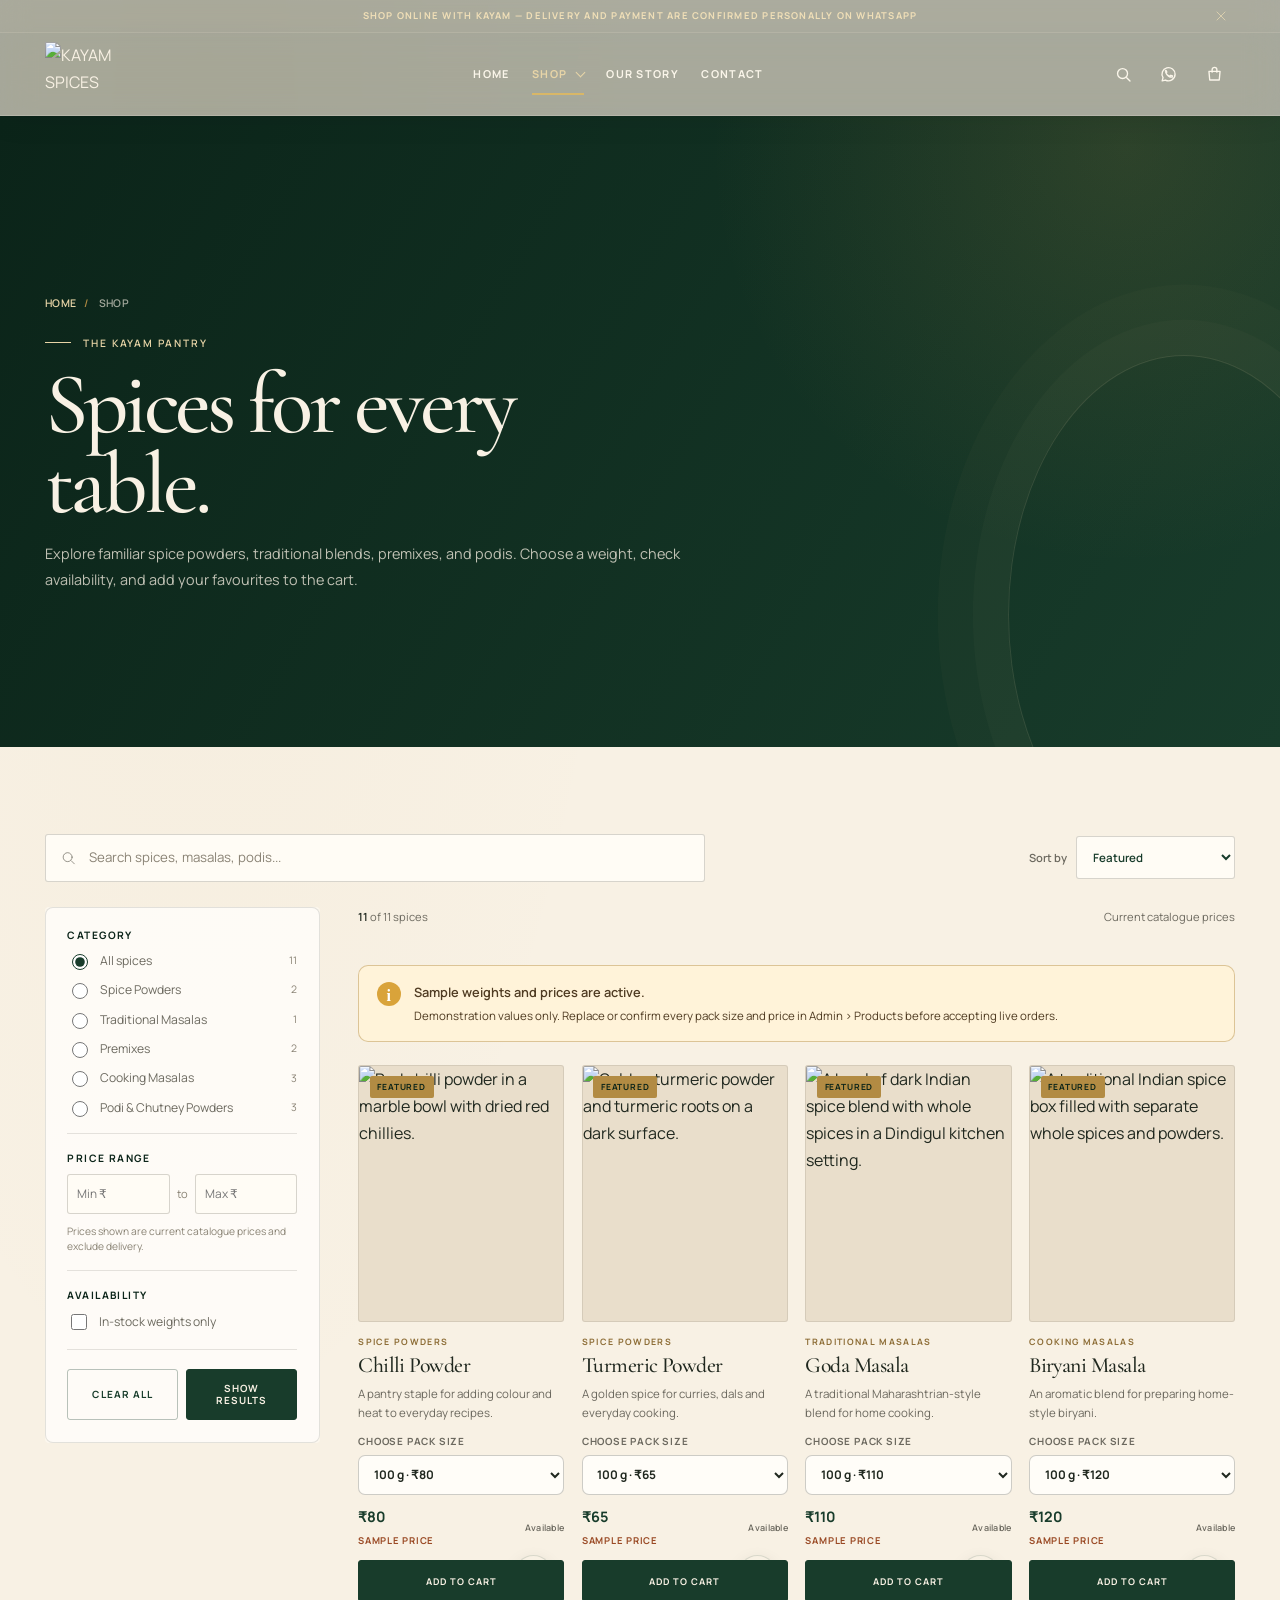
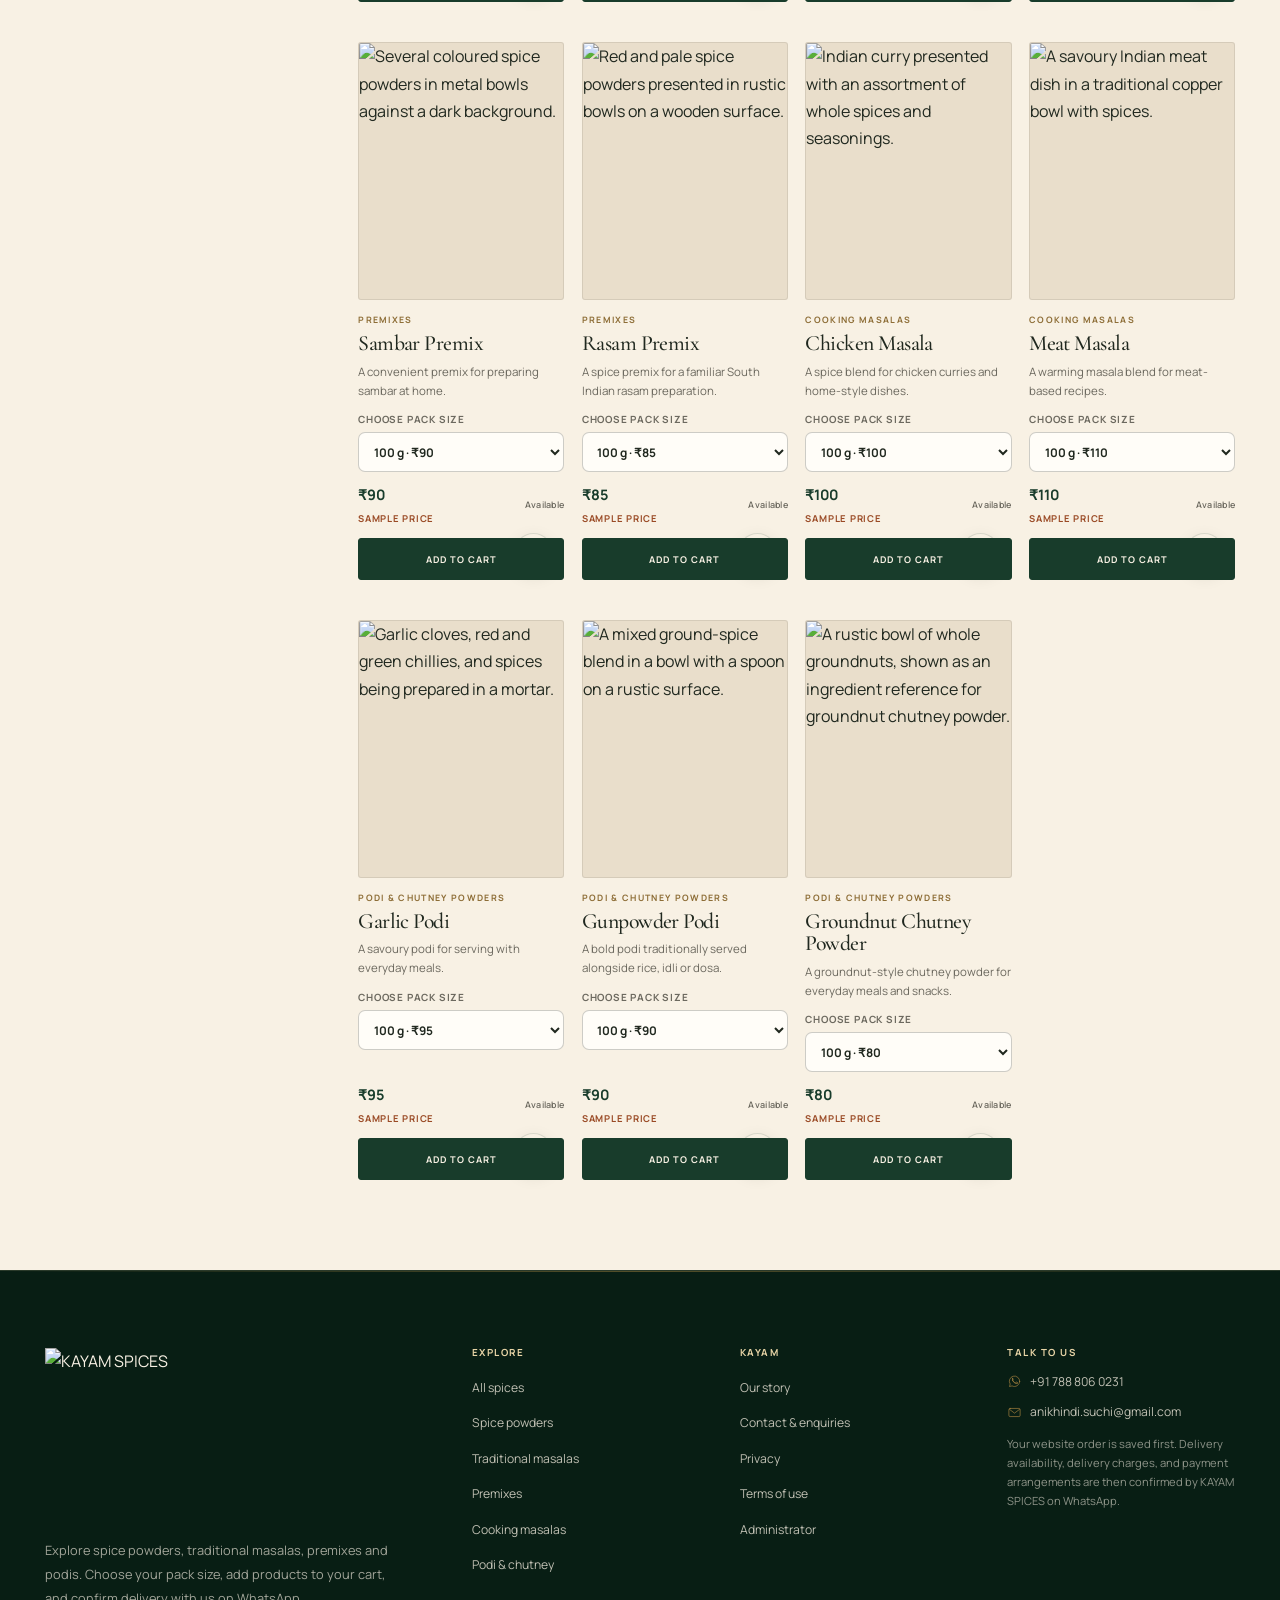
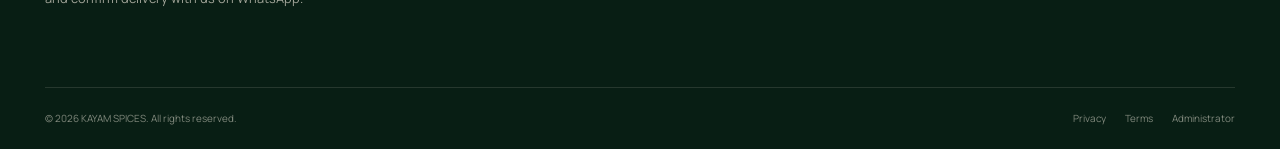
==== commit 9b9f9b05: "Add sample-pricing notice slot to shop page" ====
--- a/shop.html
+++ b/shop.html
@@ -83,6 +83,7 @@
               <span id="shop-results-note"></span>
             </div>
             <div id="active-filters" class="active-filters" aria-label="Active filters"></div>
+            <div id="shop-demo-notice" hidden></div>
             <div id="shop-products" aria-live="polite">
               <div class="skeleton-grid" aria-hidden="true">
                 <div class="skeleton-card"><div class="skeleton skeleton--image"></div><div class="skeleton skeleton--line"></div><div class="skeleton skeleton--line skeleton--line-short"></div></div>
--- a/assets/css/desktop.css
+++ b/assets/css/desktop.css
@@ -90,30 +90,12 @@
 }
 
 .category-grid {
-  grid-template-columns: repeat(12, minmax(0, 1fr));
+  grid-template-columns: repeat(5, minmax(0, 1fr));
   gap: 1rem;
 }
 
 .category-card {
-  min-height: 310px;
-}
-
-.category-card:nth-child(1) {
-  grid-column: span 5;
-}
-
-.category-card:nth-child(2) {
-  grid-column: span 3;
-}
-
-.category-card:nth-child(3) {
-  grid-column: span 4;
-}
-
-.category-card:nth-child(4),
-.category-card:nth-child(5) {
-  grid-column: span 6;
-  min-height: 280px;
+  min-height: 270px;
 }
 
 .category-card__content {
@@ -125,8 +107,8 @@
 }
 
 .product-grid {
-  grid-template-columns: repeat(3, minmax(0, 1fr));
-  gap: 2.5rem 1.4rem;
+  grid-template-columns: repeat(4, minmax(0, 1fr));
+  gap: 2.25rem 1.2rem;
 }
 
 .product-grid--four {
@@ -467,3 +449,9 @@
     font-size: clamp(4.6rem, 6.3vw, 6.5rem);
   }
 }
+
+
+@media (min-width: 900px) and (max-width: 1199px) {
+  .category-grid { grid-template-columns: repeat(3, minmax(0, 1fr)); }
+  .product-grid { grid-template-columns: repeat(3, minmax(0, 1fr)); }
+}
--- a/assets/css/mobile.css
+++ b/assets/css/mobile.css
@@ -2544,3 +2544,262 @@
     transition: none;
   }
 }
+
+
+
+
+/* KAYAM SPICES storefront restoration */
+.brand__logo--header,
+.brand--drawer .brand__logo {
+  display: block;
+  width: 82px;
+  height: 82px;
+  max-width: none;
+  object-fit: contain;
+  border: 0;
+  border-radius: 0;
+  background: transparent;
+  box-shadow: none;
+}
+
+.footer-brand__logo {
+  display: block;
+  width: 142px;
+  height: 142px;
+  object-fit: contain;
+  border: 0;
+  border-radius: 0;
+  background: transparent;
+  box-shadow: none;
+}
+
+.footer-brand__lockup {
+  display: flex;
+  align-items: center;
+}
+
+.hero__brand-panel,
+.hero__brand-art,
+.hero__brand-caption {
+  display: none !important;
+}
+
+body[data-page="home"] .hero__inner {
+  display: flex;
+  align-items: center;
+  justify-content: flex-start;
+}
+
+body[data-page="home"] .hero__copy {
+  max-width: 760px;
+}
+
+.product-card__variant-label {
+  display: block;
+  margin-top: 0.7rem;
+  color: var(--muted);
+  font-size: 0.62rem;
+  font-weight: 700;
+  letter-spacing: 0.08em;
+  text-transform: uppercase;
+}
+
+.product-card__weight-select {
+  display: block;
+  width: 100%;
+  min-height: 40px;
+  margin-top: 0.3rem;
+  padding: 0.45rem 2rem 0.45rem 0.65rem;
+  border: 1px solid var(--line-strong);
+  border-radius: 7px;
+  background: var(--white);
+  color: var(--ink);
+  font: inherit;
+  font-size: 0.74rem;
+  font-weight: 650;
+}
+
+.product-card__sample-label {
+  display: block;
+  margin-top: 0.18rem;
+  color: #9a4a25;
+  font-size: 0.59rem;
+  font-weight: 800;
+  letter-spacing: 0.08em;
+  text-transform: uppercase;
+}
+
+.product-card__sample-label[hidden] {
+  display: none !important;
+}
+
+.catalogue-demo-banner {
+  display: flex;
+  align-items: flex-start;
+  gap: 0.85rem;
+  margin: 0 0 1.4rem;
+  padding: 1rem 1.1rem;
+  border: 1px solid rgba(178, 139, 67, 0.45);
+  border-radius: 10px;
+  background: #fff3d9;
+  color: #4f3b22;
+}
+
+.catalogue-demo-banner__mark {
+  display: grid;
+  flex: 0 0 24px;
+  width: 24px;
+  height: 24px;
+  place-items: center;
+  border-radius: 50%;
+  background: #d9a33a;
+  color: #fff;
+  font-family: Georgia, serif;
+  font-weight: 700;
+}
+
+.catalogue-demo-banner strong,
+.catalogue-demo-banner span:not(.catalogue-demo-banner__mark) {
+  display: block;
+}
+
+.catalogue-demo-banner strong {
+  margin-bottom: 0.2rem;
+  font-size: 0.8rem;
+}
+
+.catalogue-demo-banner span:not(.catalogue-demo-banner__mark) {
+  font-size: 0.72rem;
+  line-height: 1.55;
+}
+
+.spice-film-section {
+  padding-block: clamp(3.5rem, 7vw, 6.5rem);
+  overflow: hidden;
+  background: linear-gradient(110deg, #f7eddb 0%, #fff9ed 54%, #efe0c6 100%);
+}
+
+.spice-film-section__inner {
+  display: grid;
+  align-items: center;
+  gap: clamp(2rem, 5vw, 5rem);
+}
+
+.spice-film-section__copy {
+  max-width: 600px;
+}
+
+.spice-film-section__copy h2 {
+  margin-bottom: 1.15rem;
+  color: var(--forest-deep);
+}
+
+.spice-film-section__copy > p:not(.eyebrow) {
+  max-width: 520px;
+  margin-bottom: 1.5rem;
+  color: var(--muted);
+}
+
+.spice-film-section__media {
+  position: relative;
+  width: min(100%, 390px);
+  justify-self: center;
+  padding: 0.55rem;
+  border: 1px solid rgba(178, 139, 67, 0.32);
+  border-radius: 18px;
+  background: rgba(255, 255, 255, 0.62);
+  box-shadow: 0 20px 55px rgba(44, 34, 19, 0.13);
+}
+
+.spice-film-section__video {
+  display: block;
+  width: 100%;
+  aspect-ratio: 2 / 3;
+  max-height: 600px;
+  border-radius: 13px;
+  background: #2b281e;
+  object-fit: cover;
+}
+
+.spice-film-section__caption {
+  display: block;
+  padding: 0.65rem 0.45rem 0.25rem;
+  color: var(--muted);
+  font-family: var(--font-display);
+  font-size: 1.05rem;
+  font-style: italic;
+  text-align: center;
+}
+
+.order-journey {
+  background: linear-gradient(120deg, #173c2b 0%, #244c35 58%, #315a3a 100%);
+}
+
+.order-journey__grid {
+  display: grid;
+  grid-template-columns: repeat(2, minmax(0, 1fr));
+  gap: 0.75rem;
+  margin: 0;
+  padding: 0;
+  list-style: none;
+}
+
+.order-step {
+  position: relative;
+  min-width: 0;
+  padding: 1.1rem;
+  border: 1px solid rgba(255, 248, 235, 0.15);
+  border-radius: 9px;
+  background: rgba(255, 248, 235, 0.07);
+}
+
+.order-step__number {
+  display: inline-block;
+  margin-bottom: 0.6rem;
+  color: var(--gold-bright);
+  font-family: var(--font-display);
+  font-size: 1.45rem;
+}
+
+.order-step h3 {
+  margin-bottom: 0.4rem;
+  color: var(--ivory);
+  font-family: var(--font-sans);
+  font-size: 0.86rem;
+  font-weight: 700;
+  letter-spacing: 0;
+  line-height: 1.3;
+}
+
+.order-step p {
+  color: rgba(250, 246, 238, 0.75);
+  font-size: 0.7rem;
+  line-height: 1.55;
+}
+
+@media (min-width: 900px) {
+  .brand__logo--header { width: 90px; height: 90px; }
+  .brand--drawer .brand__logo { width: 112px; height: 112px; }
+  .footer-brand__logo { width: 156px; height: 156px; }
+  .spice-film-section__inner { grid-template-columns: minmax(0, 1fr) minmax(290px, 0.72fr); }
+  .spice-film-section__media { width: min(100%, 410px); }
+  .order-journey__grid { grid-template-columns: repeat(3, minmax(0, 1fr)); gap: 1rem; }
+  .order-step { min-height: 185px; padding: 1.5rem; }
+}
+
+@media (max-width: 899px) {
+  .brand__logo--header { width: 66px; height: 66px; }
+  .brand--drawer .brand__logo { width: 96px; height: 96px; }
+  .footer-brand__logo { width: 124px; height: 124px; }
+  .hero__brand-panel { display: none !important; }
+  .spice-film-section__inner { grid-template-columns: 1fr; }
+  .spice-film-section__media { width: min(100%, 340px); }
+}
+
+@media (max-width: 520px) {
+  .product-card__weight-select { min-height: 36px; padding-left: 0.45rem; font-size: 0.64rem; }
+  .product-card__variant-label { font-size: 0.55rem; }
+  .catalogue-demo-banner { padding: 0.8rem; }
+  .catalogue-demo-banner span:not(.catalogue-demo-banner__mark) { font-size: 0.66rem; }
+  .order-step { padding: 0.85rem; }
+}
